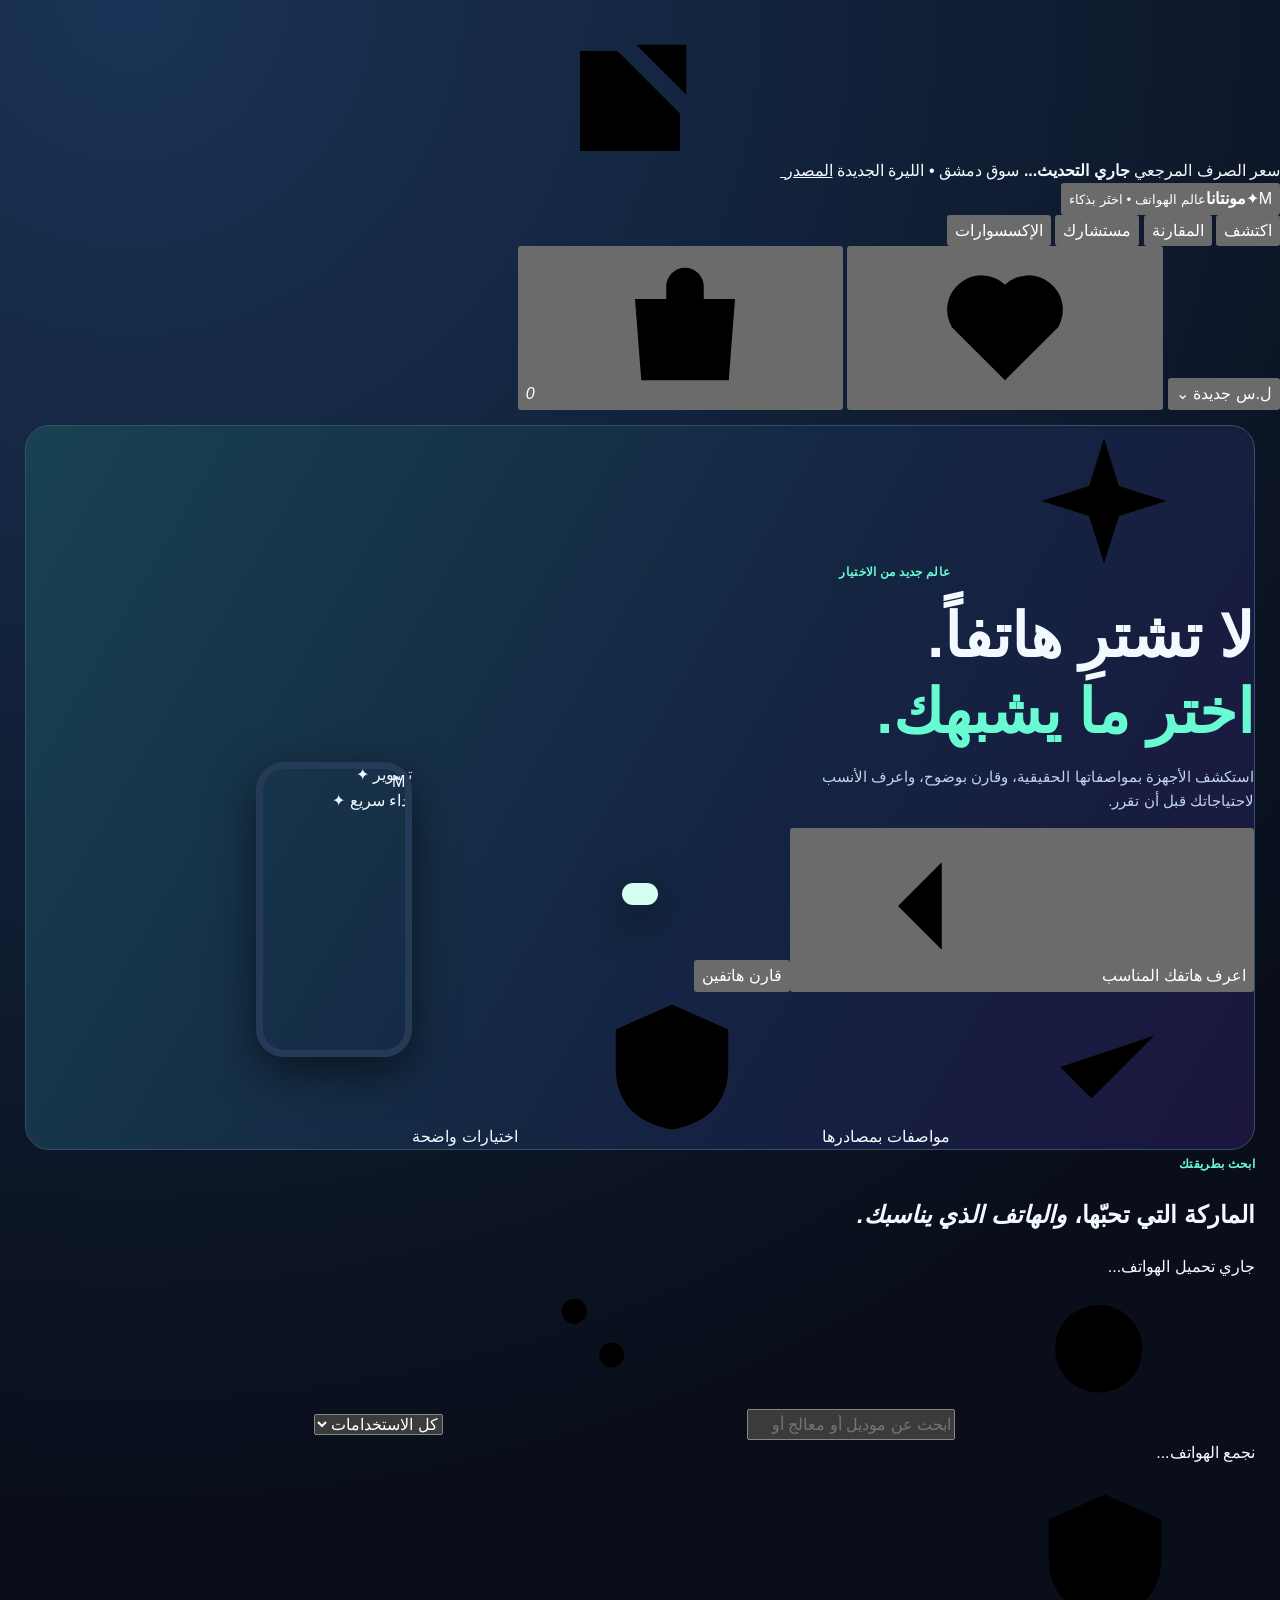
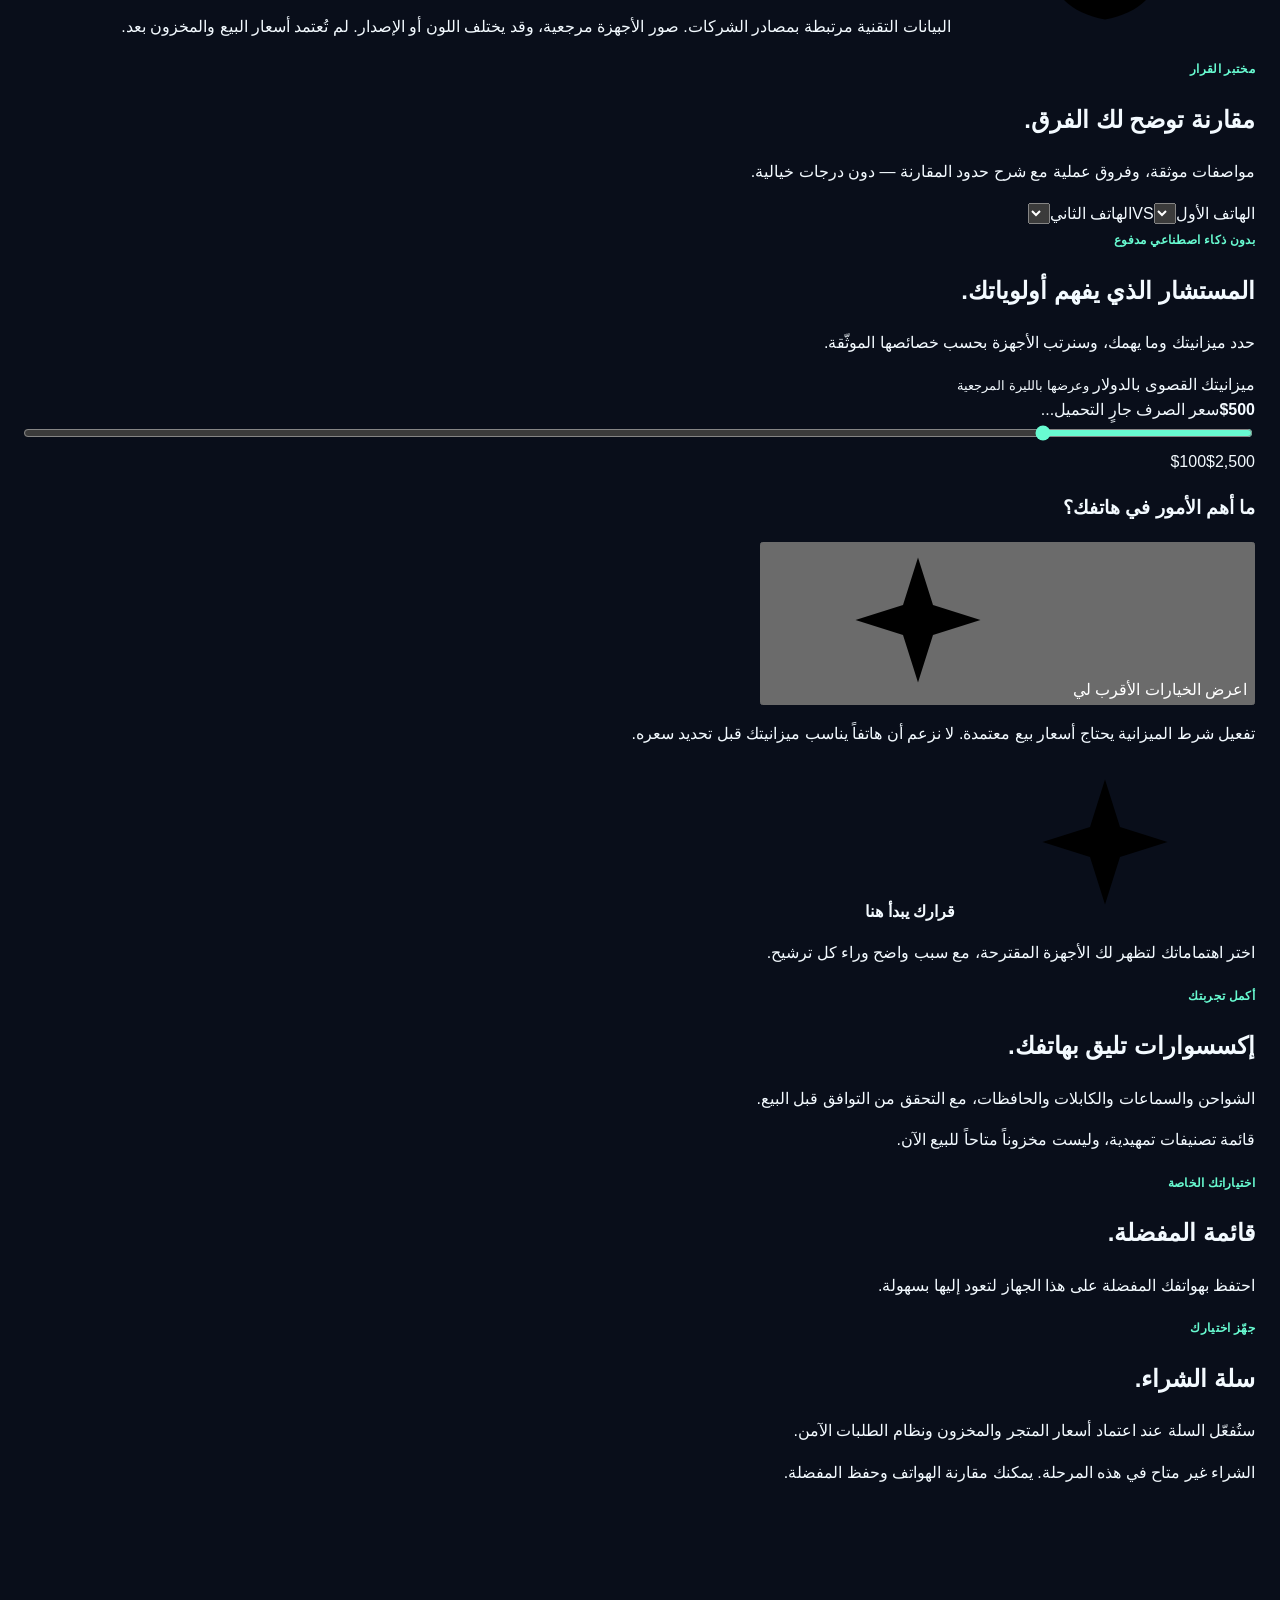
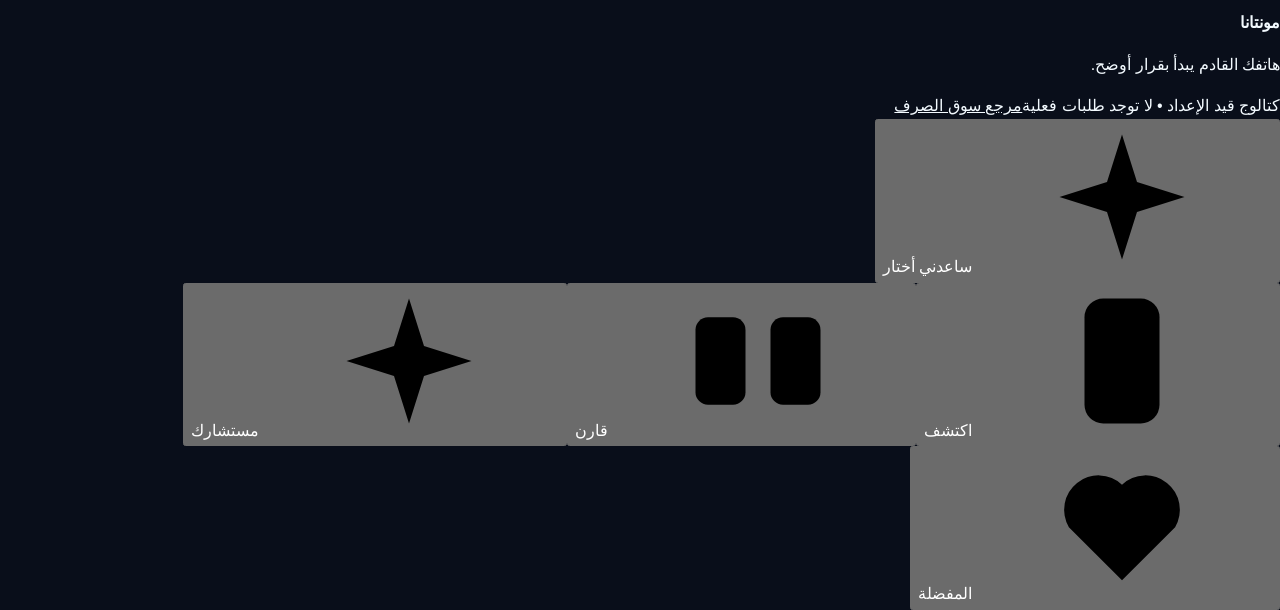
==== index.html @ f092bf3f "feat(ui): rebuild accessible Arabic storefront shell with exchange ticker and rich discovery" ====
<!doctype html>
<html lang="ar" dir="rtl">
<head>
<meta charset="utf-8">
<meta name="viewport" content="width=device-width, initial-scale=1, viewport-fit=cover">
<meta name="theme-color" content="#0b1020">
<meta name="description" content="مونتانا — اكتشف الهواتف الحقيقية وقارنها بوضوح. كتالوج بمواصفات موثقة وسعر صرف مرجعي سوري.">
<link rel="icon" type="image/svg+xml" href="./assets/icon.svg">
<link rel="manifest" href="./manifest.webmanifest">
<link rel="stylesheet" href="./styles.css">
<title>مونتانا | اكتشف هاتفك القادم</title>
</head>
<body>
<svg class="svg-sprite" xmlns="http://www.w3.org/2000/svg" aria-hidden="true" width="0" height="0"><defs>
<symbol id="i-search" viewBox="0 0 24 24"><circle cx="11" cy="11" r="7"/><path d="m20 20-4-4"/></symbol>
<symbol id="i-spark" viewBox="0 0 24 24"><path d="m12 2 2.4 7.6L22 12l-7.6 2.4L12 22l-2.4-7.6L2 12l7.6-2.4Z"/></symbol>
<symbol id="i-compare" viewBox="0 0 24 24"><rect x="2" y="5" width="8" height="14" rx="2"/><rect x="14" y="5" width="8" height="14" rx="2"/><path d="M7 9v6M18 9v6"/></symbol>
<symbol id="i-phone" viewBox="0 0 24 24"><rect x="6" y="2" width="12" height="20" rx="3"/><path d="M11 18h2"/></symbol>
<symbol id="i-bag" viewBox="0 0 24 24"><path d="M4 8h16l-1 13H5L4 8Z"/><path d="M9 9V6a3 3 0 0 1 6 0v3"/></symbol>
<symbol id="i-heart" viewBox="0 0 24 24"><path d="m12 21-8.5-8.5a5.5 5.5 0 0 1 8.5-6.8 5.5 5.5 0 0 1 8.5 6.8L12 21Z"/></symbol>
<symbol id="i-arrow" viewBox="0 0 24 24"><path d="M20 12H4m7-7-7 7 7 7"/></symbol>
<symbol id="i-battery" viewBox="0 0 24 24"><rect x="2" y="7" width="18" height="10" rx="2"/><path d="M22 10v4M6 10h8"/></symbol>
<symbol id="i-camera" viewBox="0 0 24 24"><path d="M3 7h4l2-3h6l2 3h4v13H3V7Z"/><circle cx="12" cy="13" r="4"/></symbol>
<symbol id="i-cpu" viewBox="0 0 24 24"><rect x="5" y="5" width="14" height="14" rx="2"/><rect x="9" y="9" width="6" height="6"/><path d="M9 1v4m6-4v4M9 19v4m6-4v4M1 9h4m-4 6h4m14-6h4m-4 6h4"/></symbol>
<symbol id="i-filter" viewBox="0 0 24 24"><path d="M3 5h18M7 12h10m-7 7h4"/><circle cx="9" cy="5" r="2"/><circle cx="15" cy="12" r="2"/></symbol>
<symbol id="i-check" viewBox="0 0 24 24"><path d="m5 12 5 5L20 7"/></symbol>
<symbol id="i-shield" viewBox="0 0 24 24"><path d="M12 2 3 6v6c0 6 3.5 9 9 10 5.5-1 9-4 9-10V6L12 2Z"/><path d="m8 12 3 3 5-6"/></symbol>
<symbol id="i-clock" viewBox="0 0 24 24"><circle cx="12" cy="12" r="9"/><path d="M12 7v6l4 2"/></symbol>
<symbol id="i-external" viewBox="0 0 24 24"><path d="M13 3h8v8m0-8-9 9"/><path d="M20 14v6H4V4h6"/></symbol>
<symbol id="i-menu" viewBox="0 0 24 24"><path d="M4 6h16M4 12h16M4 18h16"/></symbol>
<symbol id="i-settings" viewBox="0 0 24 24"><path d="M4 8h16M4 16h16"/><circle cx="9" cy="8" r="2"/><circle cx="15" cy="16" r="2"/></symbol>
</defs></svg>
<div class="site">
  <div class="fx-strip"><div class="wrap fx-inner">
    <span class="fx-live"><span class="live-dot"></span> سعر الصرف المرجعي</span>
    <strong id="rateValue">جاري التحديث...</strong>
    <span id="rateAge" class="fx-age">سوق دمشق • الليرة الجديدة</span>
    <a href="https://lirascope.syria-cloud.sy/ar" target="_blank" rel="noreferrer noopener" class="fx-link">المصدر <svg class="icon"><use href="#i-external"></use></svg></a>
  </div></div>
  <header class="site-header"><div class="wrap header-inner">
    <button class="brand-btn" type="button" data-nav="home" aria-label="الذهاب إلى الرئيسية"><span class="brand-logo">M<span>✦</span></span><span class="brand-type"><b>مونتانا</b><small>عالم الهواتف • اختَر بذكاء</small></span></button>
    <nav class="desktop-nav" aria-label="القائمة الرئيسية">
      <button data-nav="home" class="nav-link active">اكتشف</button>
      <button data-nav="compare" class="nav-link">المقارنة</button>
      <button data-nav="advisor" class="nav-link">مستشارك</button>
      <button data-nav="accessories" class="nav-link">الإكسسوارات</button>
    </nav>
    <div class="header-tools">
      <button id="currencyToggle" class="currency-toggle" type="button" aria-label="تبديل وحدة عرض الليرة">ل.س جديدة <span>⌄</span></button>
      <button data-nav="favorites" class="icon-btn" type="button" aria-label="المفضلة"><svg class="icon"><use href="#i-heart"></use></svg></button>
      <button data-nav="cart" class="icon-btn" type="button" aria-label="السلة"><svg class="icon"><use href="#i-bag"></use></svg><i id="cartNumber">0</i></button>
    </div>
  </div></header>
  <main class="wrap main">
    <section id="home" class="page active">
      <div class="hero">
        <div class="hero-text">
          <span class="eyebrow"><svg class="icon"><use href="#i-spark"></use></svg> عالم جديد من الاختيار</span>
          <h1>لا تشترِ هاتفاً.<br><span>اختر ما يشبهك.</span></h1>
          <p>استكشف الأجهزة بمواصفاتها الحقيقية، وقارن بوضوح، واعرف الأنسب لاحتياجاتك قبل أن تقرر.</p>
          <div class="hero-actions"><button type="button" class="btn btn-primary" data-nav="advisor">اعرف هاتفك المناسب <svg class="icon"><use href="#i-arrow"></use></svg></button><button type="button" class="btn btn-ghost" data-nav="compare">قارن هاتفين</button></div>
          <div class="hero-stats"><span><svg class="icon"><use href="#i-check"></use></svg> مواصفات بمصادرها</span><span><svg class="icon"><use href="#i-shield"></use></svg> اختيارات واضحة</span></div>
        </div>
        <div class="hero-art"><span class="art-orbit"></span><div id="heroPhone" class="hero-phone"><span class="art-phone-placeholder">M</span></div><div class="art-float art-one">تصوير ✦</div><div class="art-float art-two">أداء سريع ✦</div></div>
      </div>
      <div class="catalog-intro"><div><span class="eyebrow secondary">ابحث بطريقتك</span><h2>الماركة التي تحبّها، <em>والهاتف الذي يناسبك.</em></h2></div><span class="catalog-count" id="productCount">جاري تحميل الهواتف...</span></div>
      <div class="brand-rail" id="brandRail" role="group" aria-label="تصفية حسب الماركة"></div>
      <div class="catalog-toolbar">
        <label class="search-field"><svg class="icon"><use href="#i-search"></use></svg><input id="searchInput" type="search" placeholder="ابحث عن موديل أو معالج أو ماركة..." autocomplete="off" aria-label="بحث عن هاتف"></label>
        <label class="filter-select"><svg class="icon"><use href="#i-filter"></use></svg><select id="focusSelect" aria-label="تصفية حسب الاستخدام"><option value="all">كل الاستخدامات</option><option value="ألعاب">للألعاب</option><option value="تصوير">للتصوير</option><option value="بطارية">للبطارية</option><option value="أداء رائد">للأداء العالي</option></select></label>
      </div>
      <div id="productGrid" class="product-grid" aria-live="polite"><div class="loading">نجمع الهواتف...</div></div>
      <div id="catalogError" class="notice-card hidden" role="status"></div>
      <p class="data-disclaimer"><svg class="icon"><use href="#i-shield"></use></svg> البيانات التقنية مرتبطة بمصادر الشركات. صور الأجهزة مرجعية، وقد يختلف اللون أو الإصدار. لم تُعتمد أسعار البيع والمخزون بعد.</p>
    </section>
    <section id="compare" class="page">
      <div class="page-head"><span class="eyebrow">مختبر القرار</span><h1>مقارنة <span>توضح لك الفرق.</span></h1><p>مواصفات موثقة، وفروق عملية مع شرح حدود المقارنة — دون درجات خيالية.</p></div>
      <div class="compare-controls"><label>الهاتف الأول<select id="compareFirst"></select></label><span class="vs-bubble">VS</span><label>الهاتف الثاني<select id="compareSecond"></select></label></div>
      <div id="compareResult" class="compare-result"></div>
    </section>
    <section id="advisor" class="page">
      <div class="page-head"><span class="eyebrow">بدون ذكاء اصطناعي مدفوع</span><h1>المستشار <span>الذي يفهم أولوياتك.</span></h1><p>حدد ميزانيتك وما يهمك، وسنرتب الأجهزة بحسب خصائصها الموثّقة.</p></div>
      <div class="advisor-layout"><div class="advisor-form">
        <label class="form-label" for="budgetUsd">ميزانيتك القصوى بالدولار <small>وعرضها بالليرة المرجعية</small></label>
        <div class="budget-show"><strong id="budgetDollars">$500</strong><span id="budgetSyrian">سعر الصرف جارٍ التحميل...</span></div>
        <input type="range" id="budgetUsd" min="100" max="2500" step="50" value="500"><div class="range-ends"><span>$100</span><span>$2,500</span></div>
        <h3>ما أهم الأمور في هاتفك؟</h3><div id="needChoices" class="need-choices"></div>
        <button id="runAdvisor" type="button" class="btn btn-primary btn-full">اعرض الخيارات الأقرب لي <svg class="icon"><use href="#i-spark"></use></svg></button>
        <p class="fineprint">تفعيل شرط الميزانية يحتاج أسعار بيع معتمدة. لا نزعم أن هاتفاً يناسب ميزانيتك قبل تحديد سعره.</p>
      </div><div class="advisor-results" id="advisorResults"><div class="advisor-start"><svg class="icon big-icon"><use href="#i-spark"></use></svg><strong>قرارك يبدأ هنا</strong><p>اختر اهتماماتك لتظهر لك الأجهزة المقترحة، مع سبب واضح وراء كل ترشيح.</p></div></div></div>
    </section>
    <section id="accessories" class="page"><div class="page-head"><span class="eyebrow">أكمل تجربتك</span><h1>إكسسوارات <span>تليق بهاتفك.</span></h1><p>الشواحن والسماعات والكابلات والحافظات، مع التحقق من التوافق قبل البيع.</p></div><div class="accessories-grid" id="accessoriesGrid"></div><p class="fineprint">قائمة تصنيفات تمهيدية، وليست مخزوناً متاحاً للبيع الآن.</p></section>
    <section id="favorites" class="page"><div class="page-head"><span class="eyebrow">اختياراتك الخاصة</span><h1>قائمة <span>المفضلة.</span></h1><p>احتفظ بهواتفك المفضلة على هذا الجهاز لتعود إليها بسهولة.</p></div><div id="favoritesGrid" class="product-grid"></div></section>
    <section id="cart" class="page"><div class="page-head"><span class="eyebrow">جهّز اختيارك</span><h1>سلة <span>الشراء.</span></h1><p>ستُفعّل السلة عند اعتماد أسعار المتجر والمخزون ونظام الطلبات الآمن.</p></div><div id="cartState" class="empty-state">الشراء غير متاح في هذه المرحلة. يمكنك مقارنة الهواتف وحفظ المفضلة.</div></section>
  </main>
  <footer class="footer"><div class="wrap footer-inner"><div><strong>مونتانا</strong><p>هاتفك القادم يبدأ بقرار أوضح.</p></div><div><span>كتالوج قيد الإعداد • لا توجد طلبات فعلية</span><a href="https://lirascope.syria-cloud.sy/ar" target="_blank" rel="noopener noreferrer">مرجع سوق الصرف</a></div></div></footer>
</div>
<button class="assistant-fab" id="advisorFab" type="button"><svg class="icon"><use href="#i-spark"></use></svg><span>ساعدني أختار</span></button>
<nav class="mobile-nav" aria-label="قائمة الهاتف"><button data-nav="home" class="active"><svg class="icon"><use href="#i-phone"></use></svg><span>اكتشف</span></button><button data-nav="compare"><svg class="icon"><use href="#i-compare"></use></svg><span>قارن</span></button><button data-nav="advisor"><svg class="icon"><use href="#i-spark"></use></svg><span>مستشارك</span></button><button data-nav="favorites"><svg class="icon"><use href="#i-heart"></use></svg><span>المفضلة</span></button></nav>
<div id="detailOverlay" class="detail-overlay hidden" role="presentation"><section id="detailDialog" role="dialog" aria-modal="true" aria-labelledby="detailTitle" class="detail-panel" tabindex="-1"><div class="detail-topbar"><span class="eyebrow">اكتشف مواصفات هاتفك</span><button id="closeDetail" class="close-detail" type="button" aria-label="إغلاق التفاصيل">✕</button></div><div id="detailContent"></div></section></div>
<div id="toast" class="toast" role="status" aria-live="polite"></div>
<script src="./app.js" defer></script>
</body>
</html>
---- styles.css ----
:root{color-scheme:dark;--bg:#090e1a;--card:#111c30;--line:#2a3c55;--text:#f3faff;--muted:#a9bbcd;--mint:#68fbd1;--blue:#4ac8ff}
*{box-sizing:border-box}html{scroll-behavior:smooth}body{margin:0;background:radial-gradient(circle at 10% 0%,#1a3356 0,transparent 38%),#090e1a;color:var(--text);font-family:Tahoma,"Noto Sans Arabic",Arial,sans-serif;line-height:1.6}button,input,select{font:inherit}button{cursor:pointer}button:focus-visible,input:focus-visible,select:focus-visible{outline:2px solid var(--mint);outline-offset:3px}a{color:inherit}.hidden{display:none!important}.app-shell{max-width:1120px;margin:auto;min-height:100vh}.topbar{height:78px;display:flex;align-items:center;justify-content:space-between;padding:0 24px;border-bottom:1px solid #ffffff12}.brand-lockup{display:flex;gap:13px;align-items:center;background:none;border:0;color:white;text-align:right}.brand-symbol{width:48px;height:48px;display:grid;place-items:center;background:linear-gradient(135deg,#76ffdc,#38aaf8);color:#0d2540;border-radius:17px;font-size:27px;font-weight:900;position:relative}.brand-symbol span{font-size:12px;position:absolute;top:1px;left:4px}.brand-lines{display:grid}.brand-lines strong{font-size:20px}.brand-lines em{color:var(--mint);font-style:normal}.brand-lines small{font-size:11px;color:var(--muted)}.top-actions{display:flex;gap:8px}.round-btn{background:#152339;border:1px solid var(--line);color:white;width:44px;height:44px;border-radius:14px;font-size:23px;position:relative}.cart-count{position:absolute;top:-7px;left:-7px;border-radius:20px;padding:0 5px;background:var(--mint);color:#092923;font-size:11px}main{padding:15px 25px 125px}.tab-panel{display:none;animation:up .26s ease}.tab-panel.active{display:block}.announcement{padding:12px 15px;border-radius:14px;border:1px solid #33536a;background:#173043;margin-bottom:14px;display:flex;gap:8px;align-items:center;color:#d9edf6;font-size:12px}.live-dot{width:8px;height:8px;background:var(--mint);box-shadow:0 0 12px var(--mint);border-radius:50%}.sparkle{margin-inline-start:auto;color:var(--mint)}.hero{position:relative;overflow:hidden;border-radius:24px;min-height:390px;border:1px solid #31506a;background:linear-gradient(120deg,#184251,#142542 56%,#1b163e);display:flex;align-items:center;isolation:isolate}.orb{position:absolute;border-radius:50%;filter:blur(30px);opacity:.4;z-index:-1}.orb-1{width:300px;height:300px;background:#249cbe;left:20%;top:-100px}.orb-2{width:280px;height:280px;background:#4a3cba;right:0;bottom:-160px}.hero-content{position:relative;z-index:2;width:65%;padding:35px 45px}.eyebrow,.kicker{font-weight:800;color:var(--mint);font-size:12px;letter-spacing:.3px}.line{display:inline-block;width:25px;height:2px;background:var(--mint);margin-inline-end:10px;vertical-align:middle}.hero h1{font-size:clamp(35px,5vw,61px);line-height:1.25;margin:14px 0}.hero h1 span{color:var(--mint)}.hero p{color:#bfd4e6;max-width:450px;font-size:15px}.main-cta{padding:13px 23px;display:inline-flex;gap:20px;align-items:center;justify-content:center;border:0;border-radius:13px;background:linear-gradient(110deg,#6cfdd3,#58bfff);color:#092b34;font-weight:900;box-shadow:0 10px 32px #51eec525}.main-cta.full{width:100%;margin-top:18px}.hero-meta{display:block;font-size:11px;color:#acc6d5;margin-top:11px}.hero-device{position:absolute;width:38%;height:100%;left:3%;top:0;pointer-events:none}.hero-phone{position:absolute;width:156px;height:295px;border-radius:28px;border:7px solid #253a57;box-shadow:0 15px 45px #0008}.hero-phone.back{transform:rotate(15deg);left:90px;top:35px;background:linear-gradient(145deg,#ddd4db,#9e97d3,#506eae)}.hero-phone.front{transform:rotate(-14deg);left:15px;top:55px;background:radial-gradient(circle at 55% 70%,#58e3dc 0%,#3447ae 43%,#101b3d 80%)}.cam-cluster{display:grid;grid-template-columns:1fr 1fr;padding:8px;width:70px;gap:5px}.cam-cluster span{width:24px;height:24px;border:6px solid #5b7f9c;background:#07182d;border-radius:50%}.island{background:#091225;width:54px;height:9px;margin:7px auto;border-radius:20px}.section-title{display:flex;align-items:end;justify-content:space-between;margin:32px 2px 15px;gap:12px}.section-title h2{font-size:23px;margin:5px 0}.section-hint,.item-count{color:var(--muted);font-size:12px}.brand-strip{display:flex;gap:10px;overflow:auto;scroll-snap-type:x mandatory;padding-bottom:9px;scrollbar-width:none}.brand-strip::-webkit-scrollbar{display:none}.brand-item{scroll-snap-align:start;flex:none;border:1px solid var(--line);border-radius:17px;background:#142238;color:white;padding:14px 18px;min-width:109px;min-height:80px}.brand-item.active{border-color:var(--mint);background:#1d423f}.brand-mark{display:block;font-size:18px;font-weight:900}.brand-item small{font-size:10px;color:var(--muted)}.search-wrap{position:relative;margin-top:14px}.search-wrap input{padding:16px 50px;width:100%;border-radius:15px;border:1px solid #354962;background:#132034;color:white}.search-icon{position:absolute;right:18px;top:8px;font-size:28px;color:var(--mint)}.search-wrap kbd{position:absolute;left:12px;top:15px;color:var(--muted);font-size:10px}.chips{display:flex;flex-wrap:wrap;gap:8px;margin-bottom:15px}.chip{padding:8px 14px;border-radius:30px;background:#122239;border:1px solid #2c4863;color:#c9dded;font-size:12px}.chip.active{background:var(--mint);border-color:var(--mint);color:#102b2c;font-weight:900}.product-grid{display:grid;grid-template-columns:repeat(3,minmax(0,1fr));gap:15px}.product-card{position:relative;overflow:hidden;border-radius:20px;border:1px solid var(--line);background:linear-gradient(160deg,#1a2a45,#111b2e);transition:transform .2s,border-color .2s}.product-card:hover{transform:translateY(-4px);border-color:var(--mint)}.product-visual{height:215px;display:grid;place-items:center;background:radial-gradient(circle,#304869,transparent 73%)}.product-visual.pink{background:radial-gradient(circle,#703a64,transparent 74%)}.product-visual.gold{background:radial-gradient(circle,#78634d,transparent 74%)}.product-visual.green{background:radial-gradient(circle,#276a60,transparent 74%)}.product-visual.blue{background:radial-gradient(circle,#335a85,transparent 74%)}.phone-visual{width:91px;height:168px;border:5px solid #344760;border-radius:18px;background:linear-gradient(145deg,#78aada,#0c3865);transform:rotate(-10deg);box-shadow:0 15px 28px #0009;position:relative}.phone-visual.gold{background:linear-gradient(145deg,#d7c9af,#736866)}.phone-visual.pink{background:linear-gradient(145deg,#eba9cb,#6259a5)}.phone-visual.green{background:linear-gradient(145deg,#82cba9,#176b68)}.phone-visual:before{content:"";position:absolute;top:10px;right:10px;border-radius:13px;width:26px;height:47px;background:#0d192b;border:2px solid #8399ae}.phone-visual:after{content:"◉ ◉";position:absolute;top:19px;right:9px;writing-mode:vertical-rl;font-size:15px}.product-pill{position:absolute;top:13px;right:13px;background:#08203ddc;border-radius:20px;padding:4px 10px;font-size:10px;color:var(--mint)}.favorite-icon{position:absolute;top:12px;left:12px;width:34px;height:34px;border:1px solid #7c8a9b;border-radius:50%;background:#092139;color:white;font-size:22px}.favorite-icon.selected{color:#ff8cac}.product-info{padding:15px}.product-brand{color:var(--mint);font-size:11px}.product-info h3{margin:5px 0;font-size:16px}.product-sub{color:var(--muted);font-size:11px}.price-row{display:flex;justify-content:space-between;align-items:center;margin:14px 0;gap:6px}.price-row strong{font-size:17px}.price-row small{font-size:10px;color:var(--muted)}.product-actions{display:flex;gap:8px}.discover-btn{flex:1;border:1px solid #467d7b;background:#174044;color:#aaffde;border-radius:12px;padding:11px 8px;font-weight:800;font-size:12px}.add-btn{background:var(--mint);border:0;border-radius:12px;font-size:22px;min-width:44px}.empty{padding:30px;text-align:center;color:var(--muted);border:1px dashed #395672;border-radius:16px}.bottom-nav{position:fixed;z-index:30;bottom:0;left:0;right:0;display:flex;justify-content:space-around;align-items:center;max-width:1120px;margin:auto;background:#111c2cea;backdrop-filter:blur(12px);border-top:1px solid #2d4760;padding:6px 10px max(10px,env(safe-area-inset-bottom))}.bottom-nav button{border:0;background:transparent;color:#94adc3;min-width:60px;padding:6px;display:grid;justify-items:center;border-radius:12px}.bottom-nav button.active{background:#204141;color:var(--mint)}.bottom-nav button span{font-size:22px}.bottom-nav button small{font-size:10px}.floating-advisor{position:fixed;z-index:20;bottom:89px;left:max(calc((100vw - 1060px)/2),20px);padding:10px 16px;border-radius:35px;border:0;background:linear-gradient(110deg,#af8cff,#51d5ff);color:#061724;font-weight:900;box-shadow:0 12px 26px #4aa0d844}.floating-advisor span{font-size:21px;margin-left:7px}.page-intro{padding:25px 0 8px}.page-intro h1{font-size:36px;margin:8px 0}.page-intro h1 span{color:var(--mint)}.page-intro p{color:var(--muted)}.compare-pickers{display:flex;gap:15px;align-items:end;background:var(--card);padding:18px;border:1px solid var(--line);border-radius:19px;margin:18px 0}.compare-pickers label{flex:1;display:grid;gap:8px;color:var(--muted);font-size:13px}.compare-pickers select{min-width:0;width:100%;color:white;background:#0c1b2c;padding:13px 8px;border-radius:12px;border:1px solid #35536c}.versus{font-weight:900;color:var(--mint);padding-bottom:10px}.compare-hero{display:grid;grid-template-columns:1fr 1fr;gap:12px;margin-bottom:14px}.compare-phone{text-align:center;padding:17px;background:#15243b;border:1px solid #34536d;border-radius:17px}.compare-phone h3{margin:5px 0}.compare-phone p{font-size:12px;color:var(--muted)}.compare-table{border:1px solid var(--line);border-radius:17px;overflow:hidden}.compare-row{display:grid;grid-template-columns:1fr 1fr 1fr;text-align:center;align-items:center;background:#102033;border-bottom:1px solid #29405a;min-height:57px}.compare-row:nth-child(even){background:#182941}.compare-row>div{padding:10px;font-size:12px}.spec-name{color:var(--muted)}.winner{color:var(--mint);font-weight:900}.comparison-note{background:#19373b;border:1px solid #3d6b71;border-radius:14px;margin-top:17px;padding:15px;font-size:12px;color:#d6f5ef}.advisor-card{padding:23px;background:var(--card);border:1px solid #36546f;border-radius:21px;max-width:780px}.advisor-card label{font-size:13px;color:var(--muted)}.budget-value{display:flex;align-items:baseline;gap:10px}.budget-value strong{font-size:30px;color:var(--mint)}.budget-value span{color:var(--muted)}input[type=range]{width:100%;accent-color:var(--mint)}.range-captions{display:flex;justify-content:space-between;color:var(--muted);font-size:11px}.advisor-card h3{margin-top:28px}.advisor-card h3 small{color:var(--muted);font-size:11px}.needs-grid{display:grid;grid-template-columns:repeat(3,1fr);gap:8px}.need{padding:12px;background:#0d1d2f;border:1px solid #36536b;color:#dfebf8;border-radius:13px;text-align:right}.need.active{border-color:var(--mint);background:#1d4341}.need span{font-size:21px;margin-left:5px}.advisor-results{display:grid;gap:10px;margin-top:20px}.match-result{display:flex;justify-content:space-between;gap:15px;background:#112338;border:1px solid #375370;padding:18px;border-radius:15px}.match-result p{font-size:12px;color:var(--muted)}.match-score{color:var(--mint);font-size:24px;font-weight:900}.accessory-grid{display:grid;grid-template-columns:repeat(3,1fr);gap:13px}.accessory{min-height:190px;padding:21px;background:#15243a;border:1px solid var(--line);border-radius:18px}.acc-icon{font-size:41px}.accessory p{font-size:12px;color:var(--muted)}.cart-item{display:flex;justify-content:space-between;align-items:center;gap:14px;padding:15px;background:#12243b;border:1px solid var(--line);border-radius:15px;margin-bottom:9px}.cart-item small{display:block;color:var(--muted)}.qty{display:flex;gap:10px;align-items:center}.qty button{border:1px solid var(--line);background:#274257;color:white;border-radius:9px;width:32px;height:32px}.cart-total{display:flex;justify-content:space-between;background:#173a3d;border:1px solid #34736a;padding:17px;border-radius:15px}.cart-total strong{color:var(--mint)}.cart-closed{font-size:12px;color:#e9d8ac;margin-top:10px}.stats-grid{display:grid;grid-template-columns:repeat(4,1fr);gap:11px}.stat{padding:20px;background:var(--card);border:1px solid var(--line);border-radius:18px}.stat span{font-size:12px;color:var(--muted);display:block}.stat strong{font-size:27px;color:var(--mint)}.admin-preview{margin-top:20px;padding:20px;background:#15263b;border:1px solid var(--line);border-radius:18px}.admin-preview div{padding:11px 0;border-bottom:1px solid #2c435a}.overlay{position:fixed;inset:0;z-index:90;background:#020913c9;display:flex;justify-content:center;align-items:flex-end;backdrop-filter:blur(8px)}.sheet{position:relative;padding:16px 25px 40px;background:#101f34;border:1px solid #3c687a;border-radius:24px 24px 0 0;max-width:800px;width:100%;max-height:93vh;overflow:auto}.sheet-handle{width:45px;height:5px;background:#54728b;border-radius:10px;margin:0 auto}.sheet-close{position:absolute;top:18px;left:18px;background:#1a3650;border:1px solid #45647b;color:white;border-radius:11px;font-size:23px;width:39px;height:39px}.detail-top{display:grid;grid-template-columns:1fr 1fr;gap:18px;align-items:center;margin:18px 0}.detail-top .product-visual{height:245px;border-radius:16px}.detail-top h2{font-size:27px}.detail-price{color:var(--mint);font-size:20px;font-weight:900}.detail-top p{color:var(--muted);font-size:12px}.spec-grid{display:grid;grid-template-columns:repeat(2,1fr);gap:9px}.spec-tile{padding:14px;background:#1b3045;border:1px solid #2c506a;border-radius:12px}.spec-tile small{display:block;color:var(--muted);font-size:11px}.spec-tile strong{font-size:14px}.detail-section{padding:17px;margin-top:17px;background:#122b3d;border:1px solid #27516b;border-radius:15px;font-size:13px}.detail-action{display:flex;gap:10px;margin-top:17px}.secondary-btn{background:#1b3e45;border:1px solid #35776f;border-radius:13px;color:var(--mint);font-weight:800;padding:12px}.toast{position:fixed;bottom:115px;z-index:200;right:50%;transform:translate(50%,120px);background:#d6fff2;color:#09231e;padding:11px 18px;border-radius:12px;transition:.25s;box-shadow:0 12px 40px #0008;max-width:90%;font-size:13px}.toast.show{transform:translate(50%,0)}@keyframes up{from{opacity:.3;transform:translateY(9px)}to{opacity:1;transform:translateY(0)}}
@media(max-width:750px){.topbar{padding:0 15px;height:70px}.brand-lines strong{font-size:17px}main{padding:12px 13px 120px}.hero{min-height:345px}.hero-content{width:75%;padding:24px 20px}.hero h1{font-size:clamp(30px,7vw,43px)}.hero p{font-size:12px;max-width:220px}.hero-device{opacity:.7;left:-10%;width:45%}.hero-phone{width:111px;height:210px;border-width:4px}.hero-phone.back{left:59px;top:60px}.hero-phone.front{left:0;top:80px}.section-title h2{font-size:20px}.product-grid{grid-template-columns:repeat(2,minmax(0,1fr));gap:10px}.product-visual{height:155px}.phone-visual{transform:rotate(-10deg) scale(.83)}.product-info{padding:11px}.product-info h3{font-size:14px;min-height:38px}.product-sub{font-size:10px}.price-row strong{font-size:13px}.discover-btn{font-size:10px}.needs-grid,.accessory-grid,.stats-grid{grid-template-columns:repeat(2,1fr)}.bottom-nav button{min-width:52px}.floating-advisor{left:14px}.compare-pickers{padding:11px;gap:7px}.compare-pickers select{font-size:11px}.detail-top h2{font-size:20px}.detail-top .product-visual{height:188px}.detail-top p{font-size:10px}.spec-tile{padding:10px}.sheet{padding:12px 15px 40px}.compare-row>div{font-size:11px;padding:8px 3px}}
@media(max-width:390px){.hero-device{opacity:.48;left:-20%}.hero-content{width:82%}.hero h1{font-size:31px}.brand-item{min-width:96px}.product-info{padding:9px}.price-row strong{font-size:12px}.bottom-nav button small{font-size:9px}}
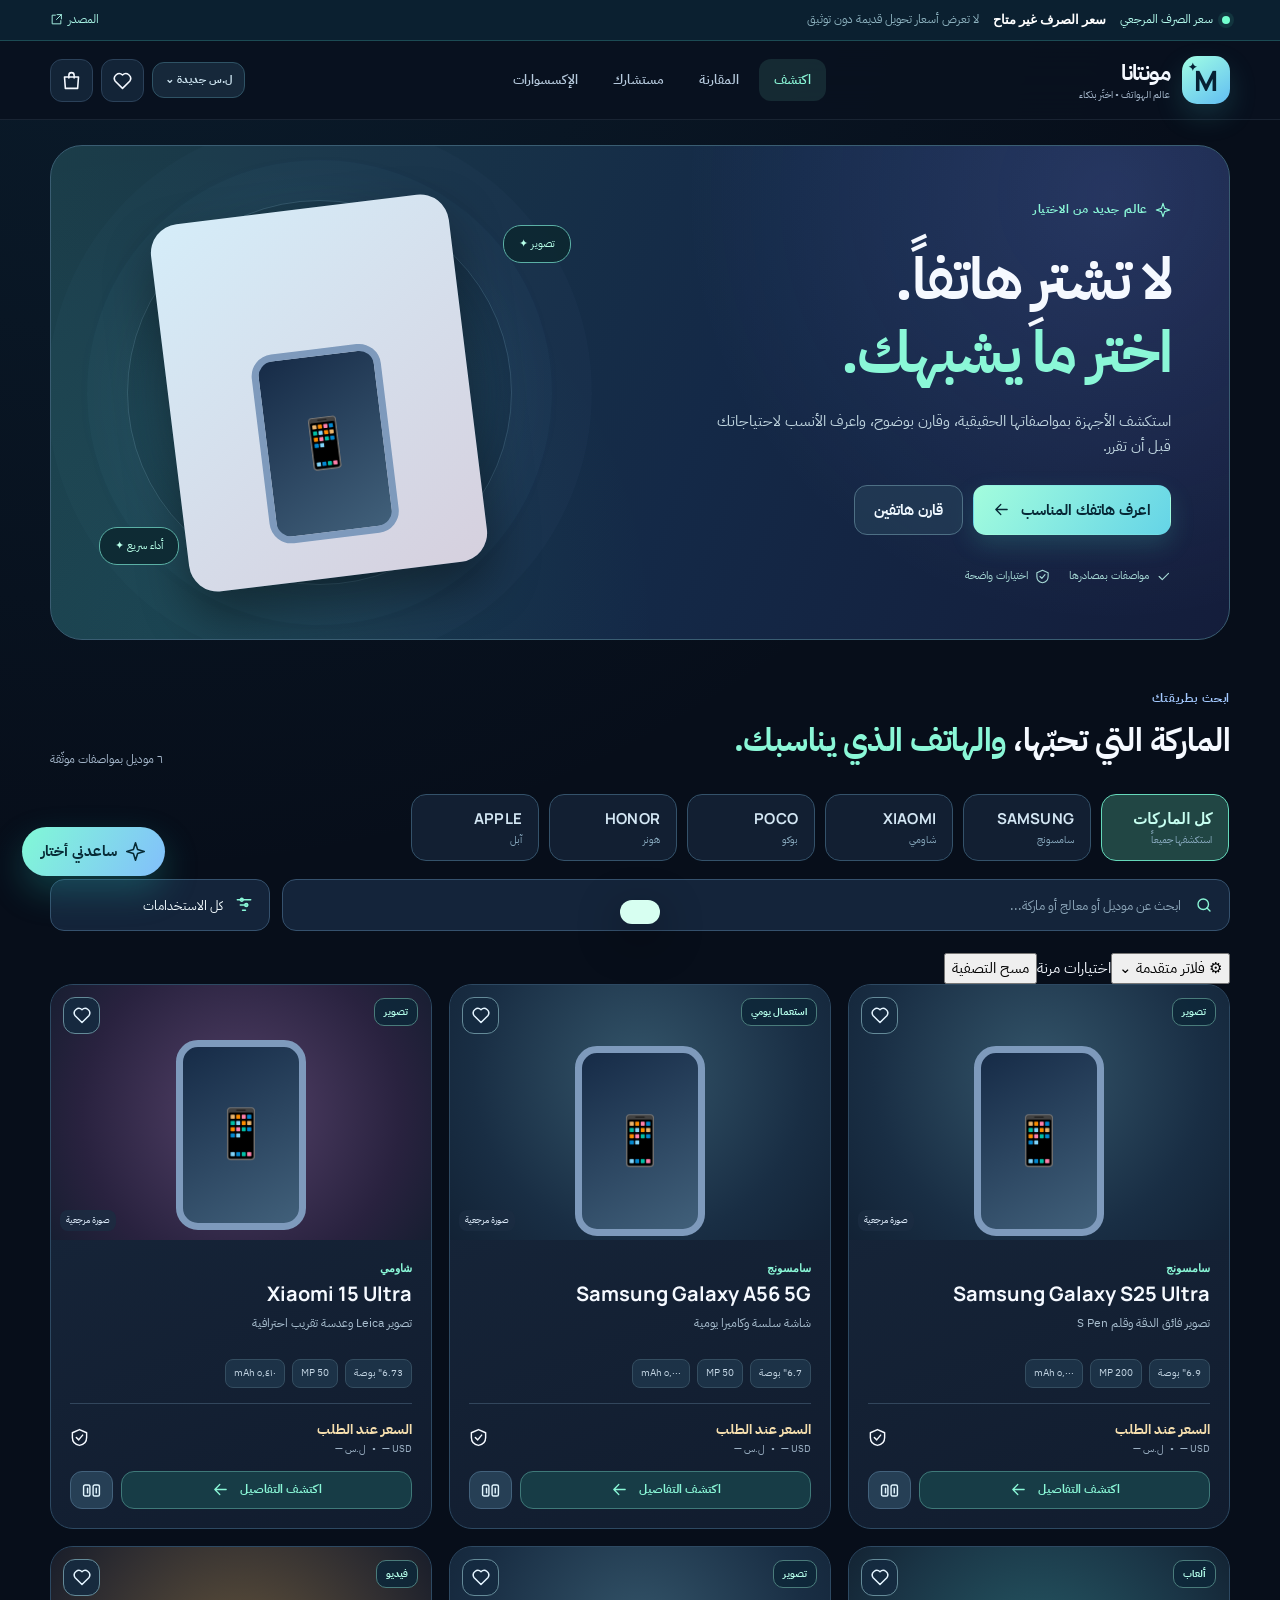
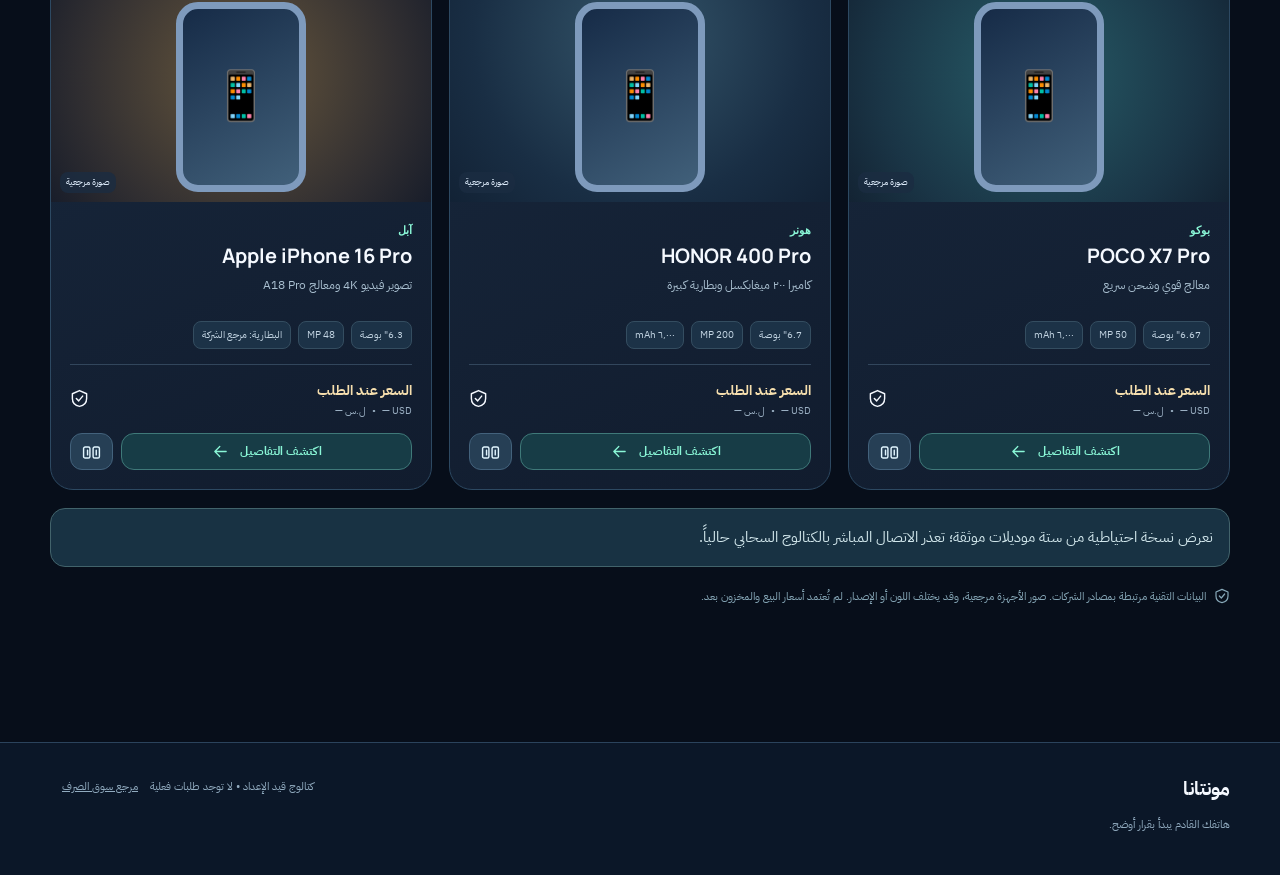
==== commit 1a1d3bef: "feat(stage2): add advanced filters, comparison focus, budget currency and accessory-fit controls" ====
--- a/index.html
+++ b/index.html
@@ -69,14 +69,14 @@
         <label class="search-field"><svg class="icon"><use href="#i-search"></use></svg><input id="searchInput" type="search" placeholder="ابحث عن موديل أو معالج أو ماركة..." autocomplete="off" aria-label="بحث عن هاتف"></label>
         <label class="filter-select"><svg class="icon"><use href="#i-filter"></use></svg><select id="focusSelect" aria-label="تصفية حسب الاستخدام"><option value="all">كل الاستخدامات</option><option value="ألعاب">للألعاب</option><option value="تصوير">للتصوير</option><option value="بطارية">للبطارية</option><option value="أداء رائد">للأداء العالي</option></select></label>
       </div>
-      <div id="productGrid" class="product-grid" aria-live="polite"><div class="loading">نجمع الهواتف...</div></div>
+      <div class="filter-ops"><button id="advancedToggle" type="button" class="filter-trigger" aria-expanded="false" aria-controls="advancedPanel">⚙ فلاتر متقدمة <span aria-hidden="true">⌄</span></button><span id="filterCount" class="filter-count">اختيارات مرنة</span><button id="resetFilters" type="button" class="filter-reset">مسح التصفية</button></div><div id="advancedPanel" class="advanced-panel hidden"><label>أقل سعة بطارية <select id="filterBattery"><option value="0">جميع السعات</option><option value="5000">٥٬٠٠٠ mAh فأكثر</option><option value="5500">٥٬٥٠٠ mAh فأكثر</option><option value="6000">٦٬٠٠٠ mAh فأكثر</option></select></label><label>أصغر حجم شاشة <select id="filterScreen"><option value="0">كل المقاسات</option><option value="6.5">٦٫٥ بوصة فأكثر</option><option value="6.7">٦٫٧ بوصة فأكثر</option></select></label><label>تحديث الشاشة <select id="filterHz"><option value="0">جميع الترددات</option><option value="120">١٢٠ هرتز فأكثر</option></select></label><label>المعالج <select id="filterChip"><option value="all">جميع المعالجات</option><option value="snapdragon">Snapdragon</option><option value="dimensity">Dimensity</option><option value="exynos">Exynos</option><option value="apple">Apple</option></select></label><label>ترتيب النتائج <select id="filterSort"><option value="name">حسب الاسم</option><option value="battery">البطارية المعلنة (الأكبر)</option><option value="screen">الشاشة (الأكبر)</option><option value="recent">أحدث مراجعة للمواصفات</option></select></label><label class="check-filter"><input id="filterPriced" type="checkbox"> أجهزة لها سعر بيع معتمد فقط</label><p class="filter-note">لا نحكم على جودة الكاميرا بعدد الميغابكسلات، ولا على مدة التشغيل من سعة البطارية وحدها.</p></div><div id="productGrid" class="product-grid" aria-live="polite"><div class="loading">نجمع الهواتف...</div></div>
       <div id="catalogError" class="notice-card hidden" role="status"></div>
       <p class="data-disclaimer"><svg class="icon"><use href="#i-shield"></use></svg> البيانات التقنية مرتبطة بمصادر الشركات. صور الأجهزة مرجعية، وقد يختلف اللون أو الإصدار. لم تُعتمد أسعار البيع والمخزون بعد.</p>
     </section>
     <section id="compare" class="page">
       <div class="page-head"><span class="eyebrow">مختبر القرار</span><h1>مقارنة <span>توضح لك الفرق.</span></h1><p>مواصفات موثقة، وفروق عملية مع شرح حدود المقارنة — دون درجات خيالية.</p></div>
       <div class="compare-controls"><label>الهاتف الأول<select id="compareFirst"></select></label><span class="vs-bubble">VS</span><label>الهاتف الثاني<select id="compareSecond"></select></label></div>
-      <div id="compareResult" class="compare-result"></div>
+      <div class="compare-tools"><label>بماذا تهتم أكثر؟ <select id="compareFocus"><option value="balanced">مقارنة متوازنة</option><option value="gaming">الألعاب والمعالج</option><option value="photo">التصوير</option><option value="battery">البطارية والشحن</option><option value="everyday">الاستخدام اليومي</option></select></label><label class="check-filter"><input id="compareDifferences" type="checkbox"> إظهار الاختلافات فقط</label><button type="button" id="shareComparison" class="compare-share">مشاركة المقارنة ↗</button></div><div id="compareResult" class="compare-result"></div>
     </section>
     <section id="advisor" class="page">
       <div class="page-head"><span class="eyebrow">بدون ذكاء اصطناعي مدفوع</span><h1>المستشار <span>الذي يفهم أولوياتك.</span></h1><p>حدد ميزانيتك وما يهمك، وسنرتب الأجهزة بحسب خصائصها الموثّقة.</p></div>
@@ -84,12 +84,12 @@
         <label class="form-label" for="budgetUsd">ميزانيتك القصوى بالدولار <small>وعرضها بالليرة المرجعية</small></label>
         <div class="budget-show"><strong id="budgetDollars">$500</strong><span id="budgetSyrian">سعر الصرف جارٍ التحميل...</span></div>
         <input type="range" id="budgetUsd" min="100" max="2500" step="50" value="500"><div class="range-ends"><span>$100</span><span>$2,500</span></div>
-        <h3>ما أهم الأمور في هاتفك؟</h3><div id="needChoices" class="need-choices"></div>
+        <div class="budget-advanced"><label for="budgetManual">أو أدخل ميزانيتك بدقة</label><div class="budget-edit"><input id="budgetManual" type="number" min="1" step="1" inputmode="decimal" placeholder="اكتب الرقم"><select id="budgetCurrencyChoice" aria-label="عملة الميزانية"><option value="usd">دولار $</option><option value="syp_new">ليرة جديدة</option><option value="syp_old">ليرة قديمة</option></select></div><small id="budgetManualHint">الإدخال اليدوي اختياري، والتحويل مرجعي وليس سعراً مضموناً.</small></div><h3>ما أهم الأمور في هاتفك؟</h3><p class="fineprint">رتّب اختياراتك بالضغط: الاختيار الأول هو الأهم، ثم الثاني والثالث.</p><div id="needChoices" class="need-choices"></div>
         <button id="runAdvisor" type="button" class="btn btn-primary btn-full">اعرض الخيارات الأقرب لي <svg class="icon"><use href="#i-spark"></use></svg></button>
         <p class="fineprint">تفعيل شرط الميزانية يحتاج أسعار بيع معتمدة. لا نزعم أن هاتفاً يناسب ميزانيتك قبل تحديد سعره.</p>
       </div><div class="advisor-results" id="advisorResults"><div class="advisor-start"><svg class="icon big-icon"><use href="#i-spark"></use></svg><strong>قرارك يبدأ هنا</strong><p>اختر اهتماماتك لتظهر لك الأجهزة المقترحة، مع سبب واضح وراء كل ترشيح.</p></div></div></div>
     </section>
-    <section id="accessories" class="page"><div class="page-head"><span class="eyebrow">أكمل تجربتك</span><h1>إكسسوارات <span>تليق بهاتفك.</span></h1><p>الشواحن والسماعات والكابلات والحافظات، مع التحقق من التوافق قبل البيع.</p></div><div class="accessories-grid" id="accessoriesGrid"></div><p class="fineprint">قائمة تصنيفات تمهيدية، وليست مخزوناً متاحاً للبيع الآن.</p></section>
+    <section id="accessories" class="page"><div class="page-head"><span class="eyebrow">أكمل تجربتك</span><h1>إكسسوارات <span>تليق بهاتفك.</span></h1><p>الشواحن والسماعات والكابلات والحافظات، مع التحقق من التوافق قبل البيع.</p></div><div class="accessories-picker"><label for="accessoryPhonePick">اختر هاتفاً لمعرفة الفئات التي يمكن استخدامها معه</label><select id="accessoryPhonePick"></select><p id="accessoryTrust">التوافق مرجعي لفئة الإكسسوار، وليس ضماناً لمنتج أو شاحن محدد.</p></div><div class="accessories-grid" id="accessoriesGrid"></div><p class="fineprint">قائمة تصنيفات تمهيدية، وليست مخزوناً متاحاً للبيع الآن.</p></section>
     <section id="favorites" class="page"><div class="page-head"><span class="eyebrow">اختياراتك الخاصة</span><h1>قائمة <span>المفضلة.</span></h1><p>احتفظ بهواتفك المفضلة على هذا الجهاز لتعود إليها بسهولة.</p></div><div id="favoritesGrid" class="product-grid"></div></section>
     <section id="cart" class="page"><div class="page-head"><span class="eyebrow">جهّز اختيارك</span><h1>سلة <span>الشراء.</span></h1><p>ستُفعّل السلة عند اعتماد أسعار المتجر والمخزون ونظام الطلبات الآمن.</p></div><div id="cartState" class="empty-state">الشراء غير متاح في هذه المرحلة. يمكنك مقارنة الهواتف وحفظ المفضلة.</div></section>
   </main>
@@ -99,6 +99,7 @@
 <nav class="mobile-nav" aria-label="قائمة الهاتف"><button data-nav="home" class="active"><svg class="icon"><use href="#i-phone"></use></svg><span>اكتشف</span></button><button data-nav="compare"><svg class="icon"><use href="#i-compare"></use></svg><span>قارن</span></button><button data-nav="advisor"><svg class="icon"><use href="#i-spark"></use></svg><span>مستشارك</span></button><button data-nav="favorites"><svg class="icon"><use href="#i-heart"></use></svg><span>المفضلة</span></button></nav>
 <div id="detailOverlay" class="detail-overlay hidden" role="presentation"><section id="detailDialog" role="dialog" aria-modal="true" aria-labelledby="detailTitle" class="detail-panel" tabindex="-1"><div class="detail-topbar"><span class="eyebrow">اكتشف مواصفات هاتفك</span><button id="closeDetail" class="close-detail" type="button" aria-label="إغلاق التفاصيل">✕</button></div><div id="detailContent"></div></section></div>
 <div id="toast" class="toast" role="status" aria-live="polite"></div>
+<script src="./stage2.js" defer></script>
 <script src="./app.js" defer></script>
 </body>
 </html>
--- a/styles.css
+++ b/styles.css
@@ -1,4 +1,8 @@
-:root{color-scheme:dark;--bg:#090e1a;--card:#111c30;--line:#2a3c55;--text:#f3faff;--muted:#a9bbcd;--mint:#68fbd1;--blue:#4ac8ff}
-*{box-sizing:border-box}html{scroll-behavior:smooth}body{margin:0;background:radial-gradient(circle at 10% 0%,#1a3356 0,transparent 38%),#090e1a;color:var(--text);font-family:Tahoma,"Noto Sans Arabic",Arial,sans-serif;line-height:1.6}button,input,select{font:inherit}button{cursor:pointer}button:focus-visible,input:focus-visible,select:focus-visible{outline:2px solid var(--mint);outline-offset:3px}a{color:inherit}.hidden{display:none!important}.app-shell{max-width:1120px;margin:auto;min-height:100vh}.topbar{height:78px;display:flex;align-items:center;justify-content:space-between;padding:0 24px;border-bottom:1px solid #ffffff12}.brand-lockup{display:flex;gap:13px;align-items:center;background:none;border:0;color:white;text-align:right}.brand-symbol{width:48px;height:48px;display:grid;place-items:center;background:linear-gradient(135deg,#76ffdc,#38aaf8);color:#0d2540;border-radius:17px;font-size:27px;font-weight:900;position:relative}.brand-symbol span{font-size:12px;position:absolute;top:1px;left:4px}.brand-lines{display:grid}.brand-lines strong{font-size:20px}.brand-lines em{color:var(--mint);font-style:normal}.brand-lines small{font-size:11px;color:var(--muted)}.top-actions{display:flex;gap:8px}.round-btn{background:#152339;border:1px solid var(--line);color:white;width:44px;height:44px;border-radius:14px;font-size:23px;position:relative}.cart-count{position:absolute;top:-7px;left:-7px;border-radius:20px;padding:0 5px;background:var(--mint);color:#092923;font-size:11px}main{padding:15px 25px 125px}.tab-panel{display:none;animation:up .26s ease}.tab-panel.active{display:block}.announcement{padding:12px 15px;border-radius:14px;border:1px solid #33536a;background:#173043;margin-bottom:14px;display:flex;gap:8px;align-items:center;color:#d9edf6;font-size:12px}.live-dot{width:8px;height:8px;background:var(--mint);box-shadow:0 0 12px var(--mint);border-radius:50%}.sparkle{margin-inline-start:auto;color:var(--mint)}.hero{position:relative;overflow:hidden;border-radius:24px;min-height:390px;border:1px solid #31506a;background:linear-gradient(120deg,#184251,#142542 56%,#1b163e);display:flex;align-items:center;isolation:isolate}.orb{position:absolute;border-radius:50%;filter:blur(30px);opacity:.4;z-index:-1}.orb-1{width:300px;height:300px;background:#249cbe;left:20%;top:-100px}.orb-2{width:280px;height:280px;background:#4a3cba;right:0;bottom:-160px}.hero-content{position:relative;z-index:2;width:65%;padding:35px 45px}.eyebrow,.kicker{font-weight:800;color:var(--mint);font-size:12px;letter-spacing:.3px}.line{display:inline-block;width:25px;height:2px;background:var(--mint);margin-inline-end:10px;vertical-align:middle}.hero h1{font-size:clamp(35px,5vw,61px);line-height:1.25;margin:14px 0}.hero h1 span{color:var(--mint)}.hero p{color:#bfd4e6;max-width:450px;font-size:15px}.main-cta{padding:13px 23px;display:inline-flex;gap:20px;align-items:center;justify-content:center;border:0;border-radius:13px;background:linear-gradient(110deg,#6cfdd3,#58bfff);color:#092b34;font-weight:900;box-shadow:0 10px 32px #51eec525}.main-cta.full{width:100%;margin-top:18px}.hero-meta{display:block;font-size:11px;color:#acc6d5;margin-top:11px}.hero-device{position:absolute;width:38%;height:100%;left:3%;top:0;pointer-events:none}.hero-phone{position:absolute;width:156px;height:295px;border-radius:28px;border:7px solid #253a57;box-shadow:0 15px 45px #0008}.hero-phone.back{transform:rotate(15deg);left:90px;top:35px;background:linear-gradient(145deg,#ddd4db,#9e97d3,#506eae)}.hero-phone.front{transform:rotate(-14deg);left:15px;top:55px;background:radial-gradient(circle at 55% 70%,#58e3dc 0%,#3447ae 43%,#101b3d 80%)}.cam-cluster{display:grid;grid-template-columns:1fr 1fr;padding:8px;width:70px;gap:5px}.cam-cluster span{width:24px;height:24px;border:6px solid #5b7f9c;background:#07182d;border-radius:50%}.island{background:#091225;width:54px;height:9px;margin:7px auto;border-radius:20px}.section-title{display:flex;align-items:end;justify-content:space-between;margin:32px 2px 15px;gap:12px}.section-title h2{font-size:23px;margin:5px 0}.section-hint,.item-count{color:var(--muted);font-size:12px}.brand-strip{display:flex;gap:10px;overflow:auto;scroll-snap-type:x mandatory;padding-bottom:9px;scrollbar-width:none}.brand-strip::-webkit-scrollbar{display:none}.brand-item{scroll-snap-align:start;flex:none;border:1px solid var(--line);border-radius:17px;background:#142238;color:white;padding:14px 18px;min-width:109px;min-height:80px}.brand-item.active{border-color:var(--mint);background:#1d423f}.brand-mark{display:block;font-size:18px;font-weight:900}.brand-item small{font-size:10px;color:var(--muted)}.search-wrap{position:relative;margin-top:14px}.search-wrap input{padding:16px 50px;width:100%;border-radius:15px;border:1px solid #354962;background:#132034;color:white}.search-icon{position:absolute;right:18px;top:8px;font-size:28px;color:var(--mint)}.search-wrap kbd{position:absolute;left:12px;top:15px;color:var(--muted);font-size:10px}.chips{display:flex;flex-wrap:wrap;gap:8px;margin-bottom:15px}.chip{padding:8px 14px;border-radius:30px;background:#122239;border:1px solid #2c4863;color:#c9dded;font-size:12px}.chip.active{background:var(--mint);border-color:var(--mint);color:#102b2c;font-weight:900}.product-grid{display:grid;grid-template-columns:repeat(3,minmax(0,1fr));gap:15px}.product-card{position:relative;overflow:hidden;border-radius:20px;border:1px solid var(--line);background:linear-gradient(160deg,#1a2a45,#111b2e);transition:transform .2s,border-color .2s}.product-card:hover{transform:translateY(-4px);border-color:var(--mint)}.product-visual{height:215px;display:grid;place-items:center;background:radial-gradient(circle,#304869,transparent 73%)}.product-visual.pink{background:radial-gradient(circle,#703a64,transparent 74%)}.product-visual.gold{background:radial-gradient(circle,#78634d,transparent 74%)}.product-visual.green{background:radial-gradient(circle,#276a60,transparent 74%)}.product-visual.blue{background:radial-gradient(circle,#335a85,transparent 74%)}.phone-visual{width:91px;height:168px;border:5px solid #344760;border-radius:18px;background:linear-gradient(145deg,#78aada,#0c3865);transform:rotate(-10deg);box-shadow:0 15px 28px #0009;position:relative}.phone-visual.gold{background:linear-gradient(145deg,#d7c9af,#736866)}.phone-visual.pink{background:linear-gradient(145deg,#eba9cb,#6259a5)}.phone-visual.green{background:linear-gradient(145deg,#82cba9,#176b68)}.phone-visual:before{content:"";position:absolute;top:10px;right:10px;border-radius:13px;width:26px;height:47px;background:#0d192b;border:2px solid #8399ae}.phone-visual:after{content:"◉ ◉";position:absolute;top:19px;right:9px;writing-mode:vertical-rl;font-size:15px}.product-pill{position:absolute;top:13px;right:13px;background:#08203ddc;border-radius:20px;padding:4px 10px;font-size:10px;color:var(--mint)}.favorite-icon{position:absolute;top:12px;left:12px;width:34px;height:34px;border:1px solid #7c8a9b;border-radius:50%;background:#092139;color:white;font-size:22px}.favorite-icon.selected{color:#ff8cac}.product-info{padding:15px}.product-brand{color:var(--mint);font-size:11px}.product-info h3{margin:5px 0;font-size:16px}.product-sub{color:var(--muted);font-size:11px}.price-row{display:flex;justify-content:space-between;align-items:center;margin:14px 0;gap:6px}.price-row strong{font-size:17px}.price-row small{font-size:10px;color:var(--muted)}.product-actions{display:flex;gap:8px}.discover-btn{flex:1;border:1px solid #467d7b;background:#174044;color:#aaffde;border-radius:12px;padding:11px 8px;font-weight:800;font-size:12px}.add-btn{background:var(--mint);border:0;border-radius:12px;font-size:22px;min-width:44px}.empty{padding:30px;text-align:center;color:var(--muted);border:1px dashed #395672;border-radius:16px}.bottom-nav{position:fixed;z-index:30;bottom:0;left:0;right:0;display:flex;justify-content:space-around;align-items:center;max-width:1120px;margin:auto;background:#111c2cea;backdrop-filter:blur(12px);border-top:1px solid #2d4760;padding:6px 10px max(10px,env(safe-area-inset-bottom))}.bottom-nav button{border:0;background:transparent;color:#94adc3;min-width:60px;padding:6px;display:grid;justify-items:center;border-radius:12px}.bottom-nav button.active{background:#204141;color:var(--mint)}.bottom-nav button span{font-size:22px}.bottom-nav button small{font-size:10px}.floating-advisor{position:fixed;z-index:20;bottom:89px;left:max(calc((100vw - 1060px)/2),20px);padding:10px 16px;border-radius:35px;border:0;background:linear-gradient(110deg,#af8cff,#51d5ff);color:#061724;font-weight:900;box-shadow:0 12px 26px #4aa0d844}.floating-advisor span{font-size:21px;margin-left:7px}.page-intro{padding:25px 0 8px}.page-intro h1{font-size:36px;margin:8px 0}.page-intro h1 span{color:var(--mint)}.page-intro p{color:var(--muted)}.compare-pickers{display:flex;gap:15px;align-items:end;background:var(--card);padding:18px;border:1px solid var(--line);border-radius:19px;margin:18px 0}.compare-pickers label{flex:1;display:grid;gap:8px;color:var(--muted);font-size:13px}.compare-pickers select{min-width:0;width:100%;color:white;background:#0c1b2c;padding:13px 8px;border-radius:12px;border:1px solid #35536c}.versus{font-weight:900;color:var(--mint);padding-bottom:10px}.compare-hero{display:grid;grid-template-columns:1fr 1fr;gap:12px;margin-bottom:14px}.compare-phone{text-align:center;padding:17px;background:#15243b;border:1px solid #34536d;border-radius:17px}.compare-phone h3{margin:5px 0}.compare-phone p{font-size:12px;color:var(--muted)}.compare-table{border:1px solid var(--line);border-radius:17px;overflow:hidden}.compare-row{display:grid;grid-template-columns:1fr 1fr 1fr;text-align:center;align-items:center;background:#102033;border-bottom:1px solid #29405a;min-height:57px}.compare-row:nth-child(even){background:#182941}.compare-row>div{padding:10px;font-size:12px}.spec-name{color:var(--muted)}.winner{color:var(--mint);font-weight:900}.comparison-note{background:#19373b;border:1px solid #3d6b71;border-radius:14px;margin-top:17px;padding:15px;font-size:12px;color:#d6f5ef}.advisor-card{padding:23px;background:var(--card);border:1px solid #36546f;border-radius:21px;max-width:780px}.advisor-card label{font-size:13px;color:var(--muted)}.budget-value{display:flex;align-items:baseline;gap:10px}.budget-value strong{font-size:30px;color:var(--mint)}.budget-value span{color:var(--muted)}input[type=range]{width:100%;accent-color:var(--mint)}.range-captions{display:flex;justify-content:space-between;color:var(--muted);font-size:11px}.advisor-card h3{margin-top:28px}.advisor-card h3 small{color:var(--muted);font-size:11px}.needs-grid{display:grid;grid-template-columns:repeat(3,1fr);gap:8px}.need{padding:12px;background:#0d1d2f;border:1px solid #36536b;color:#dfebf8;border-radius:13px;text-align:right}.need.active{border-color:var(--mint);background:#1d4341}.need span{font-size:21px;margin-left:5px}.advisor-results{display:grid;gap:10px;margin-top:20px}.match-result{display:flex;justify-content:space-between;gap:15px;background:#112338;border:1px solid #375370;padding:18px;border-radius:15px}.match-result p{font-size:12px;color:var(--muted)}.match-score{color:var(--mint);font-size:24px;font-weight:900}.accessory-grid{display:grid;grid-template-columns:repeat(3,1fr);gap:13px}.accessory{min-height:190px;padding:21px;background:#15243a;border:1px solid var(--line);border-radius:18px}.acc-icon{font-size:41px}.accessory p{font-size:12px;color:var(--muted)}.cart-item{display:flex;justify-content:space-between;align-items:center;gap:14px;padding:15px;background:#12243b;border:1px solid var(--line);border-radius:15px;margin-bottom:9px}.cart-item small{display:block;color:var(--muted)}.qty{display:flex;gap:10px;align-items:center}.qty button{border:1px solid var(--line);background:#274257;color:white;border-radius:9px;width:32px;height:32px}.cart-total{display:flex;justify-content:space-between;background:#173a3d;border:1px solid #34736a;padding:17px;border-radius:15px}.cart-total strong{color:var(--mint)}.cart-closed{font-size:12px;color:#e9d8ac;margin-top:10px}.stats-grid{display:grid;grid-template-columns:repeat(4,1fr);gap:11px}.stat{padding:20px;background:var(--card);border:1px solid var(--line);border-radius:18px}.stat span{font-size:12px;color:var(--muted);display:block}.stat strong{font-size:27px;color:var(--mint)}.admin-preview{margin-top:20px;padding:20px;background:#15263b;border:1px solid var(--line);border-radius:18px}.admin-preview div{padding:11px 0;border-bottom:1px solid #2c435a}.overlay{position:fixed;inset:0;z-index:90;background:#020913c9;display:flex;justify-content:center;align-items:flex-end;backdrop-filter:blur(8px)}.sheet{position:relative;padding:16px 25px 40px;background:#101f34;border:1px solid #3c687a;border-radius:24px 24px 0 0;max-width:800px;width:100%;max-height:93vh;overflow:auto}.sheet-handle{width:45px;height:5px;background:#54728b;border-radius:10px;margin:0 auto}.sheet-close{position:absolute;top:18px;left:18px;background:#1a3650;border:1px solid #45647b;color:white;border-radius:11px;font-size:23px;width:39px;height:39px}.detail-top{display:grid;grid-template-columns:1fr 1fr;gap:18px;align-items:center;margin:18px 0}.detail-top .product-visual{height:245px;border-radius:16px}.detail-top h2{font-size:27px}.detail-price{color:var(--mint);font-size:20px;font-weight:900}.detail-top p{color:var(--muted);font-size:12px}.spec-grid{display:grid;grid-template-columns:repeat(2,1fr);gap:9px}.spec-tile{padding:14px;background:#1b3045;border:1px solid #2c506a;border-radius:12px}.spec-tile small{display:block;color:var(--muted);font-size:11px}.spec-tile strong{font-size:14px}.detail-section{padding:17px;margin-top:17px;background:#122b3d;border:1px solid #27516b;border-radius:15px;font-size:13px}.detail-action{display:flex;gap:10px;margin-top:17px}.secondary-btn{background:#1b3e45;border:1px solid #35776f;border-radius:13px;color:var(--mint);font-weight:800;padding:12px}.toast{position:fixed;bottom:115px;z-index:200;right:50%;transform:translate(50%,120px);background:#d6fff2;color:#09231e;padding:11px 18px;border-radius:12px;transition:.25s;box-shadow:0 12px 40px #0008;max-width:90%;font-size:13px}.toast.show{transform:translate(50%,0)}@keyframes up{from{opacity:.3;transform:translateY(9px)}to{opacity:1;transform:translateY(0)}}
-@media(max-width:750px){.topbar{padding:0 15px;height:70px}.brand-lines strong{font-size:17px}main{padding:12px 13px 120px}.hero{min-height:345px}.hero-content{width:75%;padding:24px 20px}.hero h1{font-size:clamp(30px,7vw,43px)}.hero p{font-size:12px;max-width:220px}.hero-device{opacity:.7;left:-10%;width:45%}.hero-phone{width:111px;height:210px;border-width:4px}.hero-phone.back{left:59px;top:60px}.hero-phone.front{left:0;top:80px}.section-title h2{font-size:20px}.product-grid{grid-template-columns:repeat(2,minmax(0,1fr));gap:10px}.product-visual{height:155px}.phone-visual{transform:rotate(-10deg) scale(.83)}.product-info{padding:11px}.product-info h3{font-size:14px;min-height:38px}.product-sub{font-size:10px}.price-row strong{font-size:13px}.discover-btn{font-size:10px}.needs-grid,.accessory-grid,.stats-grid{grid-template-columns:repeat(2,1fr)}.bottom-nav button{min-width:52px}.floating-advisor{left:14px}.compare-pickers{padding:11px;gap:7px}.compare-pickers select{font-size:11px}.detail-top h2{font-size:20px}.detail-top .product-visual{height:188px}.detail-top p{font-size:10px}.spec-tile{padding:10px}.sheet{padding:12px 15px 40px}.compare-row>div{font-size:11px;padding:8px 3px}}
-@media(max-width:390px){.hero-device{opacity:.48;left:-20%}.hero-content{width:82%}.hero h1{font-size:31px}.brand-item{min-width:96px}.product-info{padding:9px}.price-row strong{font-size:12px}.bottom-nav button small{font-size:9px}}+@import url('https://fonts.googleapis.com/css2?family=IBM+Plex+Sans+Arabic:wght@400;500;600;700&family=Manrope:wght@500;600;700;800&display=swap');
+:root{--bg:#070e1a;--surface:#101b2b;--surface2:#142238;--surface3:#1a2d43;--border:#29405a;--fg:#f5f9ff;--dim:#a5b7cb;--mint:#8af7d7;--sky:#88c9ff;--gold:#f6dfae;--shadow:0 26px 65px rgba(0,0,0,.25);--radius:20px}
+*{box-sizing:border-box}html{scroll-behavior:smooth}body{background:radial-gradient(circle at 10% -10%,rgba(28,101,135,.19),transparent 38%),var(--bg);color:var(--fg);font-family:"IBM Plex Sans Arabic",Tahoma,Arial,sans-serif;margin:0;line-height:1.65;font-size:15px}button,input,select{font:inherit}button{cursor:pointer}button:disabled{cursor:not-allowed;opacity:.65}button:focus-visible,input:focus-visible,select:focus-visible,a:focus-visible{outline:3px solid var(--mint);outline-offset:3px}a{color:inherit}.icon{width:19px;height:19px;flex:none;fill:none;stroke:currentColor;stroke-width:1.8;stroke-linecap:round;stroke-linejoin:round;vertical-align:middle}.svg-sprite{position:absolute;pointer-events:none}.hidden{display:none!important}.wrap{width:min(1180px,calc(100% - 44px));margin-inline:auto}.site{overflow:hidden}.fx-strip{background:#0b2030;border-bottom:1px solid #1c4b54;min-height:40px}.fx-inner{display:flex;align-items:center;gap:14px;min-height:40px;font-size:12px;color:#c1dedf}.fx-live{display:inline-flex;align-items:center;gap:9px;color:#b7fff0}.live-dot{height:8px;width:8px;border-radius:50%;background:#72ffce;box-shadow:0 0 0 4px rgba(82,229,185,.1)}#rateValue{font-size:13px;color:white;font-family:Manrope,Tahoma,sans-serif}.fx-age{color:#8db2bf}.fx-link{margin-inline-start:auto;text-decoration:none;display:inline-flex;align-items:center;gap:5px;color:#a6f0e2}.fx-link .icon{width:13px;height:13px}.site-header{position:sticky;top:0;z-index:45;border-bottom:1px solid rgba(196,221,249,.09);background:rgba(9,17,31,.94);backdrop-filter:blur(22px)}.header-inner{display:flex;align-items:center;justify-content:space-between;min-height:78px;gap:20px}.brand-btn{display:flex;align-items:center;gap:12px;border:0;background:none;text-align:right;color:inherit;padding:0}.brand-logo{position:relative;width:48px;height:48px;border-radius:15px;background:linear-gradient(145deg,#a1ffe4,#61bdf2);display:grid;place-items:center;color:#072134;box-shadow:0 12px 28px rgba(65,186,188,.18);font-family:Manrope;font-size:28px;font-weight:800}.brand-logo span{position:absolute;font-size:11px;top:2px;left:6px}.brand-type{display:grid;line-height:1.35}.brand-type b{font-size:22px;letter-spacing:-.6px}.brand-type small{font-size:10px;color:var(--dim)}.desktop-nav{display:flex;align-items:center;gap:5px}.nav-link{background:transparent;color:#b6cadd;border:0;border-radius:12px;padding:10px 15px;font-weight:600;font-size:13px}.nav-link:hover,.nav-link.active{background:rgba(130,245,216,.11);color:var(--mint)}.header-tools{display:flex;gap:8px;align-items:center}.currency-toggle{background:#16283a;border:1px solid #2f5365;border-radius:12px;padding:8px 12px;color:#cde4f0;font-size:11px;font-weight:700}.currency-toggle span{color:var(--mint)}.icon-btn{position:relative;background:#132437;border:1px solid #2b4159;border-radius:12px;width:43px;height:43px;color:var(--fg)}.icon-btn:hover{color:var(--mint)}.icon-btn .icon{width:21px;height:21px}.icon-btn i{position:absolute;top:-7px;left:-7px;min-width:17px;height:17px;border-radius:10px;background:var(--mint);color:#123034;font-style:normal;font-size:9px;line-height:17px;display:none}.main{padding-top:25px;padding-bottom:115px;min-height:70vh}.page{display:none;animation:fadein .33s both}.page.active{display:block}.eyebrow{font-weight:800;color:var(--mint);font-size:12px;display:inline-flex;align-items:center;gap:7px;letter-spacing:.05em}.eyebrow .icon{width:16px;height:16px}.eyebrow.secondary{color:#a4c9ff}.hero{position:relative;display:grid;grid-template-columns:1.09fr .91fr;border-radius:32px;background:linear-gradient(112deg,#1b3d49 0%,#142947 55%,#141d3b);min-height:448px;overflow:hidden;border:1px solid #3a5d72;isolation:isolate}.hero:before{content:"";position:absolute;inset:0;background:radial-gradient(circle at 90% 10%,rgba(128,150,255,.17),transparent 37%),radial-gradient(circle at 10% 100%,rgba(61,209,173,.1),transparent 42%);pointer-events:none}.hero-text{z-index:2;padding:54px 58px}.hero-text h1{font-size:clamp(38px,4.5vw,59px);line-height:1.28;letter-spacing:-1.7px;margin:18px 0}.hero-text h1 span{color:var(--mint)}.hero-text p{color:#c0d6e0;font-size:15px;max-width:470px;margin:0 0 26px}.hero-actions{display:flex;gap:10px;flex-wrap:wrap}.btn{border-radius:13px;padding:12px 19px;display:inline-flex;align-items:center;justify-content:center;gap:11px;font-weight:800;border:1px solid transparent;min-height:47px}.btn .icon{width:17px;height:17px}.btn-primary{background:linear-gradient(125deg,#a3fddd,#65d4e7);color:#062735;box-shadow:0 10px 24px rgba(70,195,182,.2)}.btn-primary:hover{filter:brightness(1.08)}.btn-ghost{background:#27425b9c;color:#eff8ff;border-color:#4e7085}.btn-ghost:hover{background:#2d5164}.btn-outline{color:var(--mint);background:#173c46;border-color:#3f7979}.btn-sm{padding:8px 12px;min-height:37px;font-size:12px}.btn-full{width:100%}.hero-stats{display:flex;gap:19px;flex-wrap:wrap;margin-top:32px;color:#a8dbd7;font-size:11px}.hero-stats span{display:flex;align-items:center;gap:7px}.hero-stats .icon{width:15px;height:15px}.hero-art{position:relative;min-width:0;display:grid;place-items:center}.hero-art:before{content:"";position:absolute;width:330px;height:330px;border-radius:50%;background:rgba(96,178,209,.14);filter:blur(37px)}.art-orbit{position:absolute;border:1px solid rgba(168,227,251,.18);width:385px;height:385px;border-radius:50%;box-shadow:0 0 0 40px rgba(106,178,207,.035),0 0 0 80px rgba(139,207,237,.018)}.hero-phone{position:relative;display:grid;place-items:center;z-index:2;width:74%;max-width:300px;height:370px;transform:rotate(-7deg);background:linear-gradient(145deg,#d5edf9,#d6d0de);border-radius:29px;box-shadow:0 24px 50px rgba(0,0,0,.42);overflow:hidden}.hero-phone img{height:100%;width:100%;object-fit:contain;background:#f5f6fa}.art-phone-placeholder{font-family:Manrope;font-size:120px;font-weight:900;color:#21465e}.art-float{position:absolute;z-index:3;padding:9px 15px;font-size:11px;background:#0c2730d9;border:1px solid #5bb0a5;border-radius:18px;color:#b6ffe8;backdrop-filter:blur(10px)}.art-one{top:16%;right:3%}.art-two{bottom:15%;left:9%}.catalog-intro{margin:45px 0 21px;display:flex;justify-content:space-between;align-items:end;gap:15px}.catalog-intro h2{font-size:clamp(21px,2.6vw,32px);line-height:1.5;letter-spacing:-.5px;margin:6px 0}.catalog-intro h2 em{font-style:normal;color:var(--mint)}.catalog-count{color:var(--dim);font-size:12px;white-space:nowrap}.brand-rail{display:flex;gap:10px;overflow-x:auto;scroll-snap-type:x mandatory;scrollbar-width:thin;scrollbar-color:#2a5165 transparent;padding:3px 1px 14px}.brand-pill{scroll-snap-align:start;flex:none;border:1px solid #34526a;border-radius:15px;background:#121f32;color:#d4e7f4;min-width:128px;min-height:67px;padding:10px 16px;display:grid;align-content:center;gap:0;text-align:right}.brand-pill b{font-family:Manrope,Tahoma,sans-serif;font-size:15px;letter-spacing:.2px}.brand-pill small{color:#89aabf;font-size:10px}.brand-pill.active,.brand-pill:hover{background:#214644;border-color:#65d8ba;color:#c7fff1}.catalog-toolbar{display:grid;grid-template-columns:minmax(0,1fr) 220px;gap:12px;margin:4px 0 22px}.search-field,.filter-select{border:1px solid #35516d;border-radius:14px;background:#14243a;color:#b2cada;display:flex;align-items:center;gap:12px;min-height:52px;padding:0 16px}.search-field:focus-within,.filter-select:focus-within{border-color:var(--mint)}.search-field .icon,.filter-select .icon{width:18px;height:18px;color:var(--mint)}.search-field input,.filter-select select{width:100%;outline:0;border:0;background:transparent;color:#f4fcff;min-width:0;font-size:13px}.search-field input::placeholder{color:#8ca6b9}.filter-select select{appearance:none}.filter-select option{color:#122338;background:#e8f4ff}.product-grid{display:grid;grid-template-columns:repeat(3,minmax(0,1fr));gap:17px}.product-card{background:linear-gradient(158deg,#18283d,#111c2e);border:1px solid #2d4962;border-radius:23px;overflow:hidden;min-width:0;transition:transform .2s,border-color .2s,box-shadow .2s}.product-card:hover{transform:translateY(-5px);border-color:#76cbbb;box-shadow:var(--shadow)}.product-image{height:255px;position:relative;display:grid;place-items:center;overflow:hidden;background:radial-gradient(circle at 50% 35%,#34556a 0%,#192e44 66%,#122235 100%)}.product-image[data-tone="violet"]{background:radial-gradient(circle,#544269,#29223f 70%,#171e31)}.product-image[data-tone="cyan"]{background:radial-gradient(circle,#275d68,#1a3546 70%,#132333)}.product-image[data-tone="gold"]{background:radial-gradient(circle,#68573c,#302e31 70%,#181d2a)}.product-image img{object-fit:contain;width:87%;height:86%;border-radius:14px;background:#fff;filter:drop-shadow(0 16px 24px #0003);transition:transform .35s}.product-card:hover .product-image img{transform:translateY(-6px) scale(1.035)}.image-fallback{width:130px;height:190px;border:7px solid #7e9abc;border-radius:22px;background:linear-gradient(150deg,#162b47,#41607a);display:grid;place-items:center;color:#f2ffff;font-size:48px}.img-credit{position:absolute;bottom:9px;left:9px;border-radius:8px;color:#dceaf9;background:#1b2c42cc;font-size:9px;padding:3px 6px}.card-tag{position:absolute;top:13px;right:13px;background:#0e2739e6;border:1px solid #4a7c7b;border-radius:10px;padding:5px 9px;color:#b5ffeb;font-size:10px;font-weight:700}.card-fav{position:absolute;top:12px;left:12px;z-index:2;border:1px solid #648a98;color:#e4f4ff;background:#142b40db;width:37px;height:37px;border-radius:12px;display:grid;place-items:center}.card-fav.is-saved{color:#ffc1cb;border-color:#e69eae}.card-fav .icon{width:20px;height:20px}.product-body{padding:19px}.product-overline{font-size:11px;color:var(--mint);font-family:Manrope,sans-serif;font-weight:800}.product-body h3{font-size:20px;margin:3px 0;line-height:1.4;font-family:Manrope,"IBM Plex Sans Arabic",sans-serif;direction:ltr;text-align:right}.product-description{color:#aac0d1;font-size:12px;min-height:35px;line-height:1.6;margin:6px 0 10px}.micro-specs{display:flex;gap:7px;flex-wrap:wrap}.micro-specs span{font-size:10px;color:#c2d4e2;border:1px solid #344d60;background:#1c3247;padding:5px 8px;border-radius:8px;white-space:nowrap}.product-price{border-top:1px solid #32465c;margin-top:15px;padding-top:13px;display:flex;justify-content:space-between;align-items:center;gap:10px}.product-price strong{font-size:14px;color:var(--gold)}.product-price small{font-size:10px;color:#9bb0c3;display:block}.card-actions{display:flex;gap:8px;margin-top:13px}.card-actions button{flex:1}.card-actions button:last-child{flex:0 0 43px}.add-compare{background:#263f55;color:#e2f6ff;border:1px solid #43627c;border-radius:12px;min-width:42px}.add-compare .icon{width:19px}.notice-card{border:1px solid #42636b;border-radius:15px;padding:16px;color:#d2e7ec;background:#183243;margin-top:18px}.loading,.empty-state{grid-column:1/-1;text-align:center;padding:65px 22px;color:var(--dim);border-radius:17px;border:1px dashed #37546a;background:#102034}.data-disclaimer{display:flex;align-items:flex-start;gap:8px;color:#87a8b8;font-size:11px;margin:21px 0}.data-disclaimer .icon{width:16px;height:16px}.page-head{text-align:center;max-width:720px;margin:45px auto 35px}.page-head h1{font-size:clamp(30px,4vw,52px);letter-spacing:-1px;line-height:1.4;margin:13px 0}.page-head h1 span{color:var(--mint)}.page-head p{color:var(--dim);font-size:14px}.compare-controls{display:flex;align-items:end;gap:14px;background:#142338;border:1px solid #315069;border-radius:19px;padding:22px;margin-bottom:25px}.compare-controls label{flex:1;min-width:0;display:grid;gap:10px;font-size:12px;color:#acc8dc}.compare-controls select{background:#0d1a2d;border:1px solid #3a5f75;border-radius:11px;color:var(--fg);padding:13px;width:100%;font-size:12px;min-width:0}.vs-bubble{display:grid;place-items:center;border-radius:50%;background:#254c50;border:1px solid #72d5b8;width:42px;height:42px;flex:none;font-size:12px;font-weight:900;color:var(--mint);margin-bottom:1px}.comp-table{border:1px solid #35546c;border-radius:19px;overflow:hidden}.comp-row{display:grid;grid-template-columns:1fr minmax(115px,.8fr) 1fr;text-align:center;align-items:center;border-bottom:1px solid #263e51;min-height:65px;background:#121f31}.comp-row:nth-child(2n){background:#182a3d}.comp-row:last-child{border-bottom:0}.comp-row>div{padding:12px;font-size:13px}.comp-row .spec-label{font-size:12px;color:#9fbdc8}.comp-row .stronger{font-weight:800;color:var(--mint)}.comp-names{display:grid;grid-template-columns:1fr 1fr;gap:12px;margin-bottom:12px}.comp-name{padding:17px;border-radius:16px;border:1px solid #36556d;background:#1a2a41;text-align:center}.comp-name img{height:115px;max-width:100%;object-fit:contain;border-radius:10px;background:#fff}.comp-name b{display:block;font-size:15px;margin-top:8px}.comp-summary{padding:21px;background:#173b43;border:1px solid #3b7275;border-radius:17px;margin-top:17px;color:#c6f3e9;font-size:13px}.advisor-layout{display:grid;grid-template-columns:1fr .95fr;gap:18px;align-items:start}.advisor-form,.advisor-results{padding:24px;border:1px solid #36546b;border-radius:23px;background:#13243a}.form-label{display:flex;justify-content:space-between;font-size:13px;font-weight:700}.form-label small{font-size:10px;color:var(--dim)}.budget-show{display:grid;gap:3px;margin:18px 0}.budget-show strong{font-size:34px;font-family:Manrope}.budget-show span{font-size:12px;color:var(--mint)}input[type=range]{accent-color:#8af7d7;width:100%}.range-ends{display:flex;justify-content:space-between;color:var(--dim);font-size:11px;margin-top:5px}.advisor-form h3{font-size:16px;margin:28px 0 12px}.need-choices{display:grid;grid-template-columns:repeat(2,1fr);gap:9px;margin-bottom:24px}.need-button{border:1px solid #426078;background:#1a3349;color:#d5edfa;padding:12px 9px;border-radius:12px;text-align:right;font-weight:600;font-size:12px}.need-button.is-selected{border-color:#8af7d7;background:#28544f;color:white}.need-button .icon{width:16px;height:16px;margin-left:5px}.fineprint{color:#94aebb;font-size:11px;margin:17px 0}.advisor-results{min-height:380px}.advisor-start{text-align:center;padding:65px 15px;color:#abc3d7}.advisor-start strong{display:block;color:#f2fcff;font-size:20px;margin:12px 0 5px}.big-icon{width:55px;height:55px;color:var(--mint)}.recommend-item{padding:15px;border:1px solid #3a576d;background:#1a2c41;border-radius:14px;display:flex;align-items:center;gap:14px;margin-bottom:12px}.recommend-item img{height:100px;width:88px;object-fit:contain;background:white;border-radius:12px}.recommend-item strong{font-size:14px}.recommend-item p{font-size:11px;color:#b4cad8;margin:6px 0}.recommend-item button{border:1px solid #598a8b;background:#24464b;color:#b7ffed;padding:7px 12px;border-radius:9px;font-size:10px}.accessories-grid{display:grid;grid-template-columns:repeat(3,1fr);gap:14px}.acc-card{border:1px solid #34516c;border-radius:19px;background:#16283f;padding:25px}.acc-card .icon{color:var(--mint);width:33px;height:33px}.acc-card h3{margin:14px 0 3px}.acc-card p{font-size:12px;color:#a9c1d2;margin:0}.footer{border-top:1px solid #2b435c;background:#0b1728;padding:30px 0}.footer-inner{display:flex;justify-content:space-between;gap:20px}.footer strong{font-size:19px}.footer p,.footer span,.footer a{font-size:11px;color:#91abbf}.footer a{margin:0 12px}.assistant-fab{position:fixed;bottom:24px;left:22px;background:linear-gradient(120deg,#81f9d6,#82bffc);border:0;border-radius:50px;z-index:40;color:#072b36;font-weight:900;box-shadow:0 15px 35px #24bbb246;display:flex;align-items:center;gap:8px;padding:12px 19px}.assistant-fab .icon{width:21px;height:21px}.mobile-nav{display:none}.detail-overlay{position:fixed;z-index:95;inset:0;background:#020815da;backdrop-filter:blur(10px);display:flex;align-items:center;justify-content:center;padding:20px}.detail-panel{width:min(880px,100%);max-height:94vh;overflow:auto;background:#122035;border:1px solid #4a7586;border-radius:25px;box-shadow:0 30px 95px #0009;padding:20px 25px 28px}.detail-topbar{display:flex;justify-content:space-between;align-items:center}.close-detail{border:1px solid #446276;background:#243c52;color:white;border-radius:10px;width:37px;height:37px}.detail-hero{display:grid;grid-template-columns:44% 1fr;align-items:center;gap:22px;padding:15px 0 22px}.detail-image{height:290px;border-radius:21px;background:radial-gradient(circle,#3c586d,#122a3e);display:grid;place-items:center}.detail-image img{width:85%;height:86%;object-fit:contain;background:white;border-radius:16px}.detail-hero h2{font-family:Manrope,Tahoma;font-size:clamp(20px,3vw,34px);line-height:1.35}.detail-hero p{color:var(--dim);font-size:13px}.detail-specs{display:grid;grid-template-columns:repeat(3,1fr);gap:10px}.detail-spec{background:#1c3146;border:1px solid #38566c;border-radius:13px;padding:15px}.detail-spec small{display:block;color:#9cbbd0;font-size:11px}.detail-spec strong{font-size:14px;display:block;margin-top:4px}.detail-extra{background:#183741;border:1px solid #3d7371;border-radius:13px;padding:17px;font-size:12px;color:#c2e9df;margin-top:18px}.detail-extra ul{padding-inline-start:18px}.detail-links{display:flex;gap:12px;flex-wrap:wrap;margin-top:15px}.detail-links a{display:inline-flex;align-items:center;gap:6px;font-size:12px;color:var(--mint)}.toast{position:fixed;z-index:130;bottom:96px;right:50%;transform:translate(50%,120px);background:#d7fff1;color:#0d2d28;border-radius:13px;padding:12px 20px;box-shadow:0 13px 45px #0007;font-size:13px;transition:transform .3s;max-width:92%;text-align:center}.toast.show{transform:translate(50%,0)}@keyframes fadein{from{opacity:.1;transform:translateY(5px)}to{opacity:1;transform:none}}
+@media(max-width:1000px){.desktop-nav{gap:0}.nav-link{padding:10px}.hero-text{padding:40px 34px}.hero-phone{height:310px}.hero-art .art-orbit{width:300px;height:300px}.product-grid{gap:12px}.product-body{padding:14px}}
+@media(max-width:750px){.wrap{width:calc(100% - 26px)}.fx-inner{gap:7px;font-size:10px}.fx-age{display:none}.fx-link{font-size:10px}.site-header .header-inner{min-height:68px}.brand-logo{width:42px;height:42px}.brand-type b{font-size:20px}.brand-type small{font-size:9px}.desktop-nav{display:none}.currency-toggle{font-size:10px;padding:7px}.header-tools .icon-btn{width:38px;height:38px}.hero{grid-template-columns:1fr;min-height:400px}.hero-text{padding:28px 23px;z-index:5}.hero-text h1{font-size:clamp(34px,8vw,43px);margin:13px 0}.hero-text p{font-size:12px;max-width:260px}.hero-art{position:absolute;left:-11%;width:53%;bottom:-11%;height:85%;opacity:.82}.hero-phone{height:245px;max-width:180px}.hero-stats{margin-top:21px;max-width:225px}.art-float{display:none}.catalog-intro{margin:30px 0 14px;align-items:end}.catalog-intro h2{font-size:22px}.catalog-count{font-size:10px}.brand-pill{min-width:112px;min-height:63px;padding:10px}.catalog-toolbar{grid-template-columns:1fr}.filter-select{min-height:47px}.product-grid{grid-template-columns:repeat(2,minmax(0,1fr));gap:10px}.product-image{height:188px}.product-image img{width:90%;height:87%}.product-body{padding:12px}.product-body h3{font-size:14px;min-height:36px}.product-description{font-size:10px;min-height:38px}.micro-specs span{font-size:9px}.product-price strong{font-size:11px}.card-actions{gap:6px}.card-actions .btn{padding:8px 4px;font-size:10px;min-height:40px}.add-compare{flex-basis:38px!important}.advisor-layout{grid-template-columns:1fr}.advisor-results{min-height:240px}.footer-inner{display:block}.footer{padding-bottom:110px}.mobile-nav{position:fixed;z-index:50;bottom:0;left:0;right:0;background:rgba(11,22,39,.95);backdrop-filter:blur(20px);display:flex;justify-content:space-around;border-top:1px solid #365873;padding:8px 5px max(9px,env(safe-area-inset-bottom))}.mobile-nav button{flex:1;background:none;border:0;color:#9bb4c6;display:grid;justify-items:center;gap:4px;font-size:10px;padding:5px 1px;border-radius:11px}.mobile-nav button.active{color:var(--mint);background:#234341}.mobile-nav .icon{width:20px;height:20px}.assistant-fab{bottom:83px;left:12px;font-size:12px;padding:10px 12px}.page-head{margin:25px auto}.page-head h1{font-size:30px}.detail-overlay{padding:0;align-items:flex-end}.detail-panel{border-radius:24px 24px 0 0;padding:14px 15px 29px;max-height:94vh}.detail-hero{grid-template-columns:42% 1fr;gap:13px}.detail-image{height:185px}.detail-hero h2{font-size:19px}.detail-specs{grid-template-columns:repeat(2,1fr)}.compare-controls{padding:12px;gap:6px}.compare-controls select{font-size:11px;padding:11px 6px}.vs-bubble{width:32px;height:32px}.comp-row{grid-template-columns:1fr 95px 1fr}.comp-row>div{font-size:11px;padding:8px 4px}.comp-row .spec-label{font-size:10px}.comp-name b{font-size:12px}.accessories-grid{grid-template-columns:repeat(2,1fr)}}
+@media(max-width:420px){.header-tools{gap:4px}.brand-type small{font-size:8px}.hero{min-height:430px}.hero-art{opacity:.62;left:-14%}.hero-text p{max-width:210px}.hero-text h1{font-size:32px}.hero-actions .btn{font-size:10px;padding:10px}.hero-stats{font-size:9px}.product-image{height:164px}.product-description{min-height:49px}.micro-specs span:nth-child(3){display:none}.product-price{display:block}.product-price small{margin-top:3px}.card-tag{font-size:9px}.product-body h3{font-size:13px}}
+@media(prefers-reduced-motion:reduce){*,*:before,*:after{animation-duration:.001ms!important;transition-duration:.001ms!important;scroll-behavior:auto!important}}
+.decision-grid{display:grid;grid-template-columns:1fr 1fr;gap:13px;margin-top:18px}.decision-card{padding:22px;border:1px solid #476a70;background:linear-gradient(145deg,#214048,#152d42);border-radius:17px}.decision-card h3{font-family:Manrope,Tahoma,sans-serif;font-size:16px}.decision-card p{color:#c2e8e5;font-size:12px}.decision-card .eyebrow{color:#8ff8d8}@media(max-width:560px){.decision-grid{grid-template-columns:1fr}}
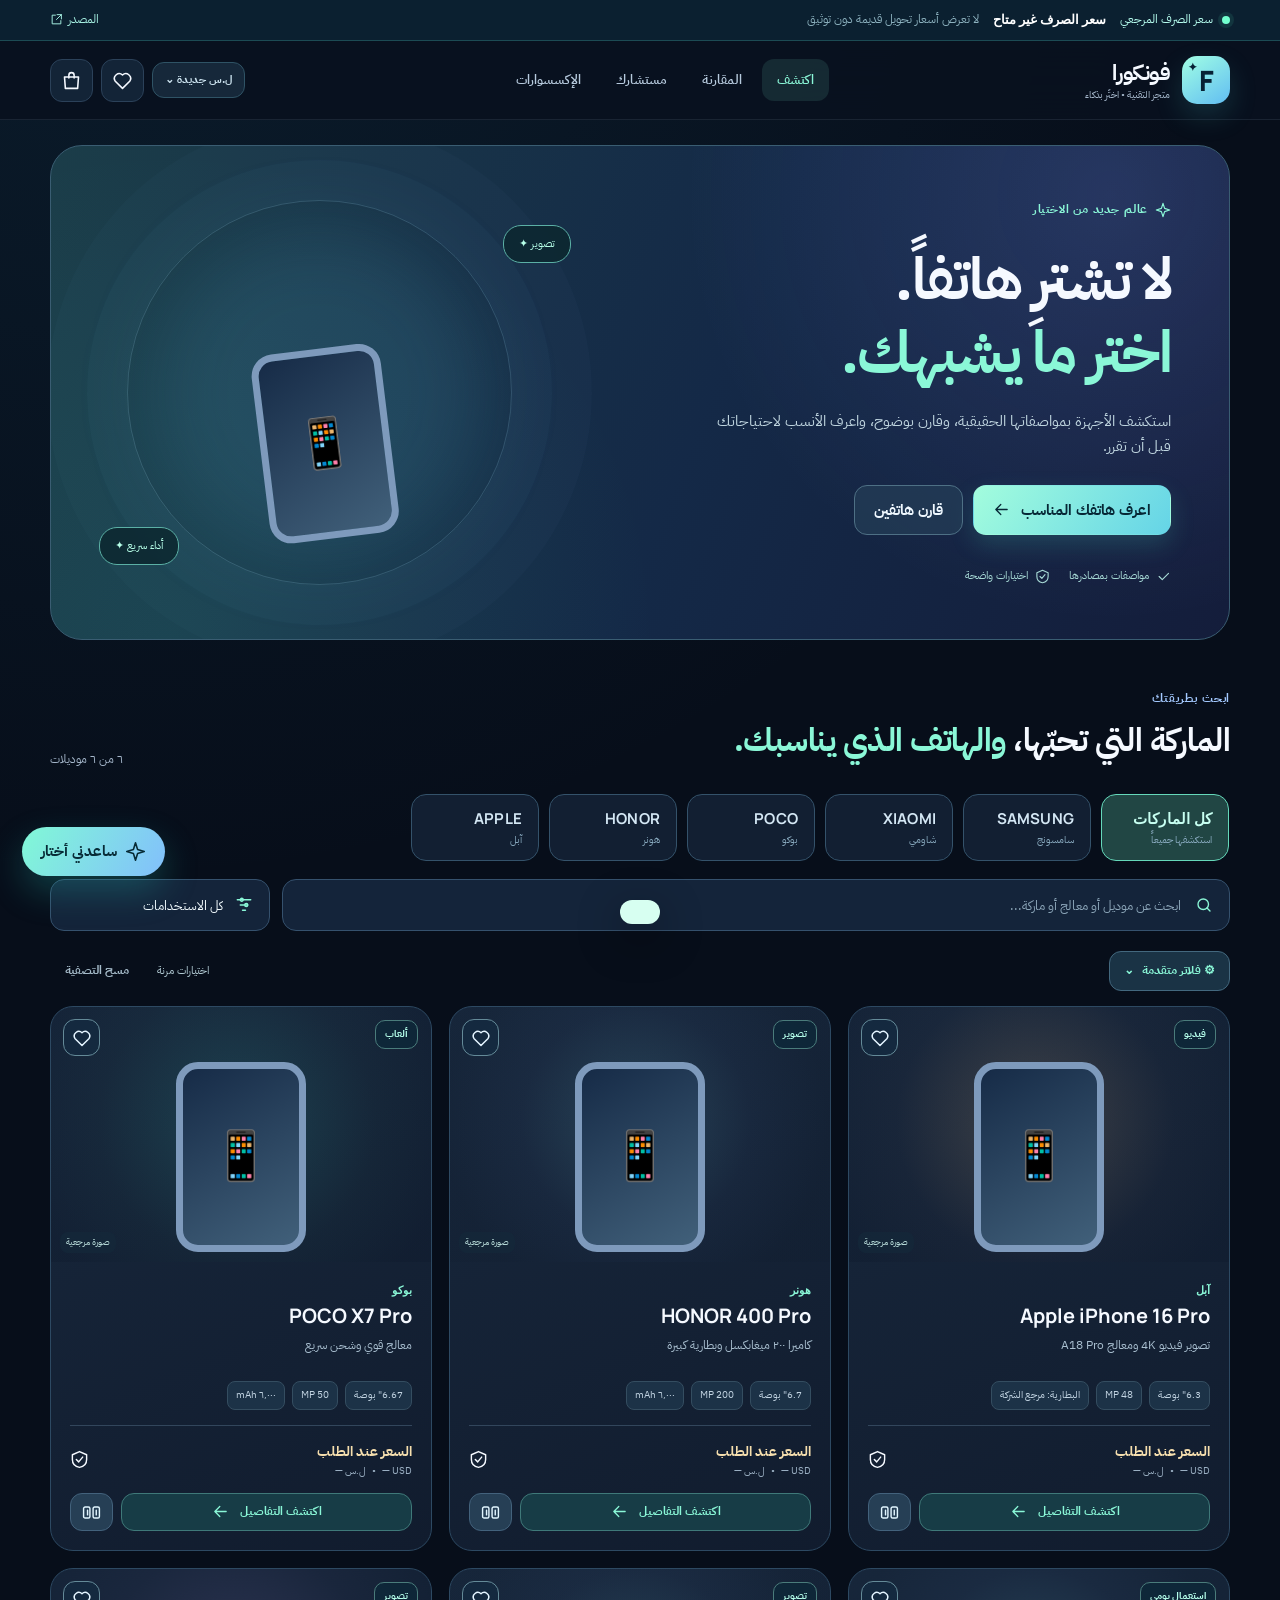
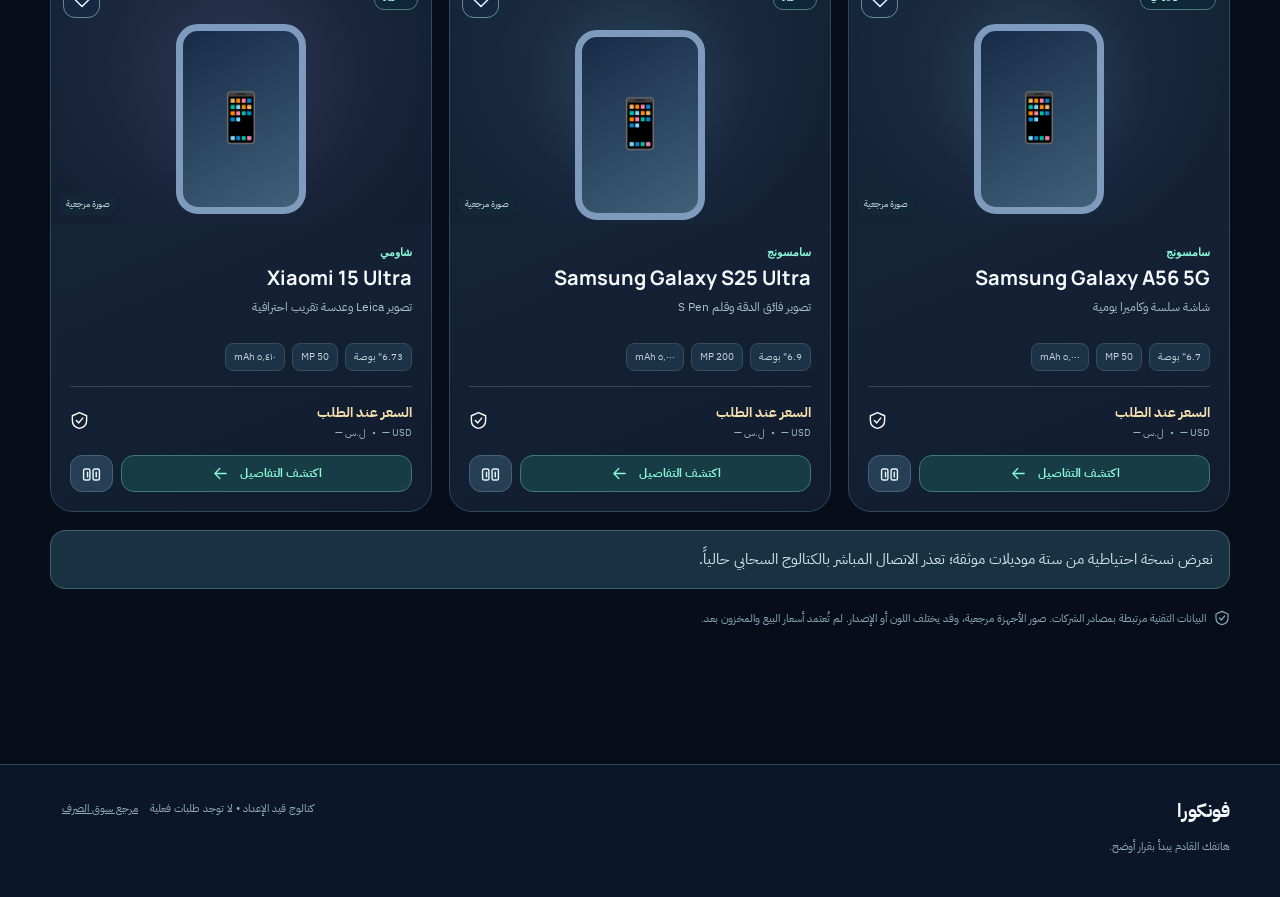
==== commit c30ce8f9: "brand: replace Montana identity with Fonkora in index.html" ====
--- a/index.html
+++ b/index.html
@@ -4,11 +4,11 @@
 <meta charset="utf-8">
 <meta name="viewport" content="width=device-width, initial-scale=1, viewport-fit=cover">
 <meta name="theme-color" content="#0b1020">
-<meta name="description" content="مونتانا — اكتشف الهواتف الحقيقية وقارنها بوضوح. كتالوج بمواصفات موثقة وسعر صرف مرجعي سوري.">
+<meta name="description" content="فونكورا — اكتشف الهواتف الحقيقية وقارنها بوضوح. كتالوج بمواصفات موثقة وسعر صرف مرجعي سوري.">
 <link rel="icon" type="image/svg+xml" href="./assets/icon.svg">
 <link rel="manifest" href="./manifest.webmanifest">
 <link rel="stylesheet" href="./styles.css">
-<title>مونتانا | اكتشف هاتفك القادم</title>
+<title>فونكورا | اكتشف هاتفك القادم</title>
 </head>
 <body>
 <svg class="svg-sprite" xmlns="http://www.w3.org/2000/svg" aria-hidden="true" width="0" height="0"><defs>
@@ -38,7 +38,7 @@
     <a href="https://lirascope.syria-cloud.sy/ar" target="_blank" rel="noreferrer noopener" class="fx-link">المصدر <svg class="icon"><use href="#i-external"></use></svg></a>
   </div></div>
   <header class="site-header"><div class="wrap header-inner">
-    <button class="brand-btn" type="button" data-nav="home" aria-label="الذهاب إلى الرئيسية"><span class="brand-logo">M<span>✦</span></span><span class="brand-type"><b>مونتانا</b><small>عالم الهواتف • اختَر بذكاء</small></span></button>
+    <button class="brand-btn" type="button" data-nav="home" aria-label="الذهاب إلى الرئيسية"><span class="brand-logo">F<span>✦</span></span><span class="brand-type"><b>فونكورا</b><small>متجر التقنية • اختَر بذكاء</small></span></button>
     <nav class="desktop-nav" aria-label="القائمة الرئيسية">
       <button data-nav="home" class="nav-link active">اكتشف</button>
       <button data-nav="compare" class="nav-link">المقارنة</button>
@@ -93,7 +93,7 @@
     <section id="favorites" class="page"><div class="page-head"><span class="eyebrow">اختياراتك الخاصة</span><h1>قائمة <span>المفضلة.</span></h1><p>احتفظ بهواتفك المفضلة على هذا الجهاز لتعود إليها بسهولة.</p></div><div id="favoritesGrid" class="product-grid"></div></section>
     <section id="cart" class="page"><div class="page-head"><span class="eyebrow">جهّز اختيارك</span><h1>سلة <span>الشراء.</span></h1><p>ستُفعّل السلة عند اعتماد أسعار المتجر والمخزون ونظام الطلبات الآمن.</p></div><div id="cartState" class="empty-state">الشراء غير متاح في هذه المرحلة. يمكنك مقارنة الهواتف وحفظ المفضلة.</div></section>
   </main>
-  <footer class="footer"><div class="wrap footer-inner"><div><strong>مونتانا</strong><p>هاتفك القادم يبدأ بقرار أوضح.</p></div><div><span>كتالوج قيد الإعداد • لا توجد طلبات فعلية</span><a href="https://lirascope.syria-cloud.sy/ar" target="_blank" rel="noopener noreferrer">مرجع سوق الصرف</a></div></div></footer>
+  <footer class="footer"><div class="wrap footer-inner"><div><strong>فونكورا</strong><p>هاتفك القادم يبدأ بقرار أوضح.</p></div><div><span>كتالوج قيد الإعداد • لا توجد طلبات فعلية</span><a href="https://lirascope.syria-cloud.sy/ar" target="_blank" rel="noopener noreferrer">مرجع سوق الصرف</a></div></div></footer>
 </div>
 <button class="assistant-fab" id="advisorFab" type="button"><svg class="icon"><use href="#i-spark"></use></svg><span>ساعدني أختار</span></button>
 <nav class="mobile-nav" aria-label="قائمة الهاتف"><button data-nav="home" class="active"><svg class="icon"><use href="#i-phone"></use></svg><span>اكتشف</span></button><button data-nav="compare"><svg class="icon"><use href="#i-compare"></use></svg><span>قارن</span></button><button data-nav="advisor"><svg class="icon"><use href="#i-spark"></use></svg><span>مستشارك</span></button><button data-nav="favorites"><svg class="icon"><use href="#i-heart"></use></svg><span>المفضلة</span></button></nav>
--- a/styles.css
+++ b/styles.css
@@ -6,3 +6,107 @@
 @media(max-width:420px){.header-tools{gap:4px}.brand-type small{font-size:8px}.hero{min-height:430px}.hero-art{opacity:.62;left:-14%}.hero-text p{max-width:210px}.hero-text h1{font-size:32px}.hero-actions .btn{font-size:10px;padding:10px}.hero-stats{font-size:9px}.product-image{height:164px}.product-description{min-height:49px}.micro-specs span:nth-child(3){display:none}.product-price{display:block}.product-price small{margin-top:3px}.card-tag{font-size:9px}.product-body h3{font-size:13px}}
 @media(prefers-reduced-motion:reduce){*,*:before,*:after{animation-duration:.001ms!important;transition-duration:.001ms!important;scroll-behavior:auto!important}}
 .decision-grid{display:grid;grid-template-columns:1fr 1fr;gap:13px;margin-top:18px}.decision-card{padding:22px;border:1px solid #476a70;background:linear-gradient(145deg,#214048,#152d42);border-radius:17px}.decision-card h3{font-family:Manrope,Tahoma,sans-serif;font-size:16px}.decision-card p{color:#c2e8e5;font-size:12px}.decision-card .eyebrow{color:#8ff8d8}@media(max-width:560px){.decision-grid{grid-template-columns:1fr}}
+
+/* Stage 2: readable decision tools and compact, mobile-first advanced controls. */
+.filter-ops{display:flex;align-items:center;gap:13px;margin:-2px 0 15px;flex-wrap:wrap}
+.filter-trigger,.filter-reset,.compare-share{border:1px solid #43687e;background:#1a3345;color:#d7f6f7;border-radius:12px;padding:9px 14px;font-size:12px;font-weight:700}
+.filter-trigger{display:flex;align-items:center;gap:8px;color:var(--mint)}
+.filter-trigger[aria-expanded=true]{border-color:#79f7d6;background:#21494c}
+.filter-reset{color:#a6bcca;background:transparent;border-color:transparent}
+.filter-count{font-size:11px;color:#b2cbd4;margin-inline-start:auto}
+.advanced-panel{display:grid;grid-template-columns:repeat(3,minmax(0,1fr));gap:13px;background:linear-gradient(120deg,#192f41,#111f32);border:1px solid #386073;border-radius:20px;padding:20px;margin-bottom:18px}
+.advanced-panel label{font-size:12px;font-weight:600;color:#b8cfdb;display:grid;gap:7px}
+.advanced-panel select,.compare-tools select,.accessories-picker select,.budget-edit select,.budget-edit input{background:#0e2032;border:1px solid #3f6377;color:#e7f6fc;border-radius:11px;min-width:0;width:100%;padding:11px;font-size:12px}
+.advanced-panel select:focus-visible,.compare-tools select:focus-visible{outline:2px solid var(--mint)}
+.check-filter{display:flex!important;align-items:center;gap:9px!important;cursor:pointer;line-height:1.6}
+.check-filter input{width:17px;height:17px;accent-color:#89f7d7}
+.filter-note{grid-column:1/-1;font-size:11px;color:#91afbe;margin:2px 0}
+.compare-tools{display:flex;align-items:center;gap:12px;flex-wrap:wrap;margin:-10px 0 18px;padding:13px 15px;border:1px solid #315267;background:#13263a;border-radius:16px}
+.compare-tools>label:first-child{font-size:12px;display:flex;align-items:center;gap:12px;flex:1;min-width:180px}
+.compare-tools select{width:auto;flex:1}
+.compare-share{background:#214449;color:#9af9e2}
+.stage2-insight{margin-top:22px;border:1px solid #487e80;background:linear-gradient(145deg,#1d4549,#112d3e);border-radius:19px;padding:21px}
+.stage2-insight h3{font-size:21px;color:#fff;margin:8px 0 14px}
+.stage2-insight>p{font-size:13px;color:#cae7e4;line-height:1.9;margin:12px 0 0}
+.insight-metric{border:1px solid #447377;background:#0d2d37;border-radius:14px;padding:16px;display:grid;gap:5px}
+.insight-metric>span{font-size:11px;color:#a5d5d2}
+.insight-metric strong{font-family:Manrope,Tahoma,sans-serif;color:#f4fffc;font-size:15px;overflow-wrap:anywhere}
+.insight-metric strong small{font-family:"IBM Plex Sans Arabic",Tahoma,sans-serif;font-size:11px;color:var(--mint);margin:0 5px}
+.insight-metric>small{font-size:10px;color:#8fc2c2}
+.budget-advanced{border-top:1px solid #365165;margin-top:24px;padding-top:16px}
+.budget-advanced>label{font-weight:700;font-size:12px}
+.budget-edit{display:grid;grid-template-columns:1fr 160px;gap:8px;margin-top:10px}
+.budget-advanced>small{display:block;color:#9ab5c8;font-size:10px;margin-top:7px}
+.need-button{position:relative}
+.need-rank{display:inline-grid;place-items:center;border-radius:20px;width:22px;height:22px;background:#a4ffdc;color:#0e3331;font-weight:900;font-size:11px;margin-inline-start:9px}
+.stage2-advisor-title{border-bottom:1px solid #365b69;margin-bottom:16px;padding-bottom:13px}
+.stage2-advisor-title h3{font-size:20px;margin:7px 0}
+.stage2-advisor-title p{font-size:12px;color:#a3c2d1;margin:0}
+.stage2-recommend{display:flex;gap:13px;align-items:flex-start;padding:17px;background:#172e42;border:1px solid #3b5c6c;border-radius:16px;margin-bottom:12px}
+.recommend-rank{flex:none;width:33px;height:33px;border-radius:11px;display:grid;place-items:center;background:#2a5553;color:#a9ffdf;font-family:Manrope;font-weight:900}
+.recommend-body{min-width:0;flex:1}
+.recommend-body h4{margin:1px 0 8px;font-family:Manrope,"IBM Plex Sans Arabic";font-size:15px}
+.recommend-body p{margin:6px 0;font-size:11px}
+.recommend-explain{color:#cff1e8}.recommend-limit{color:#a6c2d1}.recommend-price{color:#ebdda8}
+.recommend-actions{display:flex;gap:8px;flex-wrap:wrap;margin-top:12px}
+.recommend-actions button,.alt-item button,.detail-share-row button{padding:8px 12px;border:1px solid #538b83;background:#1b4349;color:#bbffe9;border-radius:10px;font-size:11px}
+.recommend-actions button:last-child,.alt-item button:last-child{color:#e8f7fb;border-color:#476981;background:#24425a}
+.detail-stage2{margin-top:22px;border-top:1px solid #36596e;padding-top:15px}
+.detail-tabbar{display:flex;gap:7px;overflow:auto;padding-bottom:10px}
+.detail-tabbar button{flex:1;white-space:nowrap;background:#1c324a;border:1px solid #436079;color:#d8eaf5;padding:11px 9px;border-radius:11px;font-size:11px;font-weight:700}
+.detail-tabbar button.active{background:#235b54;color:#b9ffe7;border-color:#74d6bc}
+.detail-stage2-panel{border:1px solid #32566d;border-radius:15px;background:#132a3e;padding:17px}
+.detail-stage2-panel h3{margin:0 0 12px;font-size:17px}
+.detail-stage2-panel p{font-size:12px;color:#b4cddd;line-height:1.8}
+.reason-tags{display:flex;gap:7px;flex-wrap:wrap}
+.reason-tags>span{display:flex;align-items:center;gap:5px;border:1px solid #518582;background:#1b4648;padding:7px 10px;font-size:11px;color:#b6ffe4;border-radius:20px}
+.reason-tags .icon{width:14px;height:14px}
+.alternatives-list{display:grid;gap:9px}
+.alt-item{display:flex;justify-content:space-between;align-items:center;flex-wrap:wrap;gap:10px;padding:12px;background:#1d334a;border:1px solid #3b596e;border-radius:13px}
+.alt-item b{font-size:12px}
+.alt-item small{font-size:10px;color:#adc9d6}
+.alt-item div{display:flex;gap:7px}
+.detail-accessory-grid{display:grid;grid-template-columns:repeat(2,1fr);gap:9px}
+.detail-accessory-grid>div{border:1px solid #37596b;border-radius:10px;background:#1e3649;padding:10px}
+.detail-accessory-grid b{display:block;font-size:12px}
+.detail-accessory-grid small{display:block;font-size:10px;color:#a9dcca;margin-top:5px}
+.detail-share-row{margin-top:17px;display:flex;justify-content:center}
+.detail-share-row .icon{width:15px;height:15px}
+.accessories-picker{background:#172d42;border:1px solid #365975;border-radius:19px;padding:18px;margin:0 0 20px;display:grid;gap:8px}
+.accessories-picker label{color:#c5e8e7;font-size:13px;font-weight:700}
+.accessories-picker select{max-width:450px}
+.accessories-picker p{margin:0;font-size:11px;color:#9dc1cd}
+.stage2-acc{min-height:200px}
+.stage2-acc strong{display:block;margin-top:14px;color:#9bf3d3;font-size:12px}
+.stage2-acc small{display:block;margin-top:5px;color:#a4bccc;font-size:10px}
+@media(max-width:760px){
+ .advanced-panel{grid-template-columns:repeat(2,minmax(0,1fr));padding:13px;gap:9px}
+ .advanced-panel label{font-size:11px}
+ .compare-tools>label:first-child{width:100%}
+ .compare-tools{gap:8px}
+ .stage2-insight{padding:14px}
+ .stage2-recommend{padding:12px}
+ .detail-tabbar button{min-width:96px}
+}
+@media(max-width:420px){
+ .advanced-panel{grid-template-columns:1fr}
+ .budget-edit{grid-template-columns:1fr 116px}
+ .detail-accessory-grid{grid-template-columns:1fr 1fr}
+ .filter-count{order:3;margin:0}
+ .alt-item{display:grid}
+}
+
+
+/* Product photo assets are real extracted manufacturer/retailer imagery. No boxed white backgrounds. */
+.product-image{isolation:isolate;background:radial-gradient(circle at 49% 45%,rgba(119,205,225,.19),rgba(54,80,122,.09) 48%,rgba(9,21,36,.1) 80%)!important}
+.product-image[data-tone="gold"]{background:radial-gradient(circle at 49% 45%,rgba(230,185,132,.2),rgba(46,40,52,.09) 58%,rgba(8,18,36,.2) 90%)!important}
+.product-image[data-tone="violet"]{background:radial-gradient(circle at 49% 45%,rgba(171,136,220,.17),rgba(49,38,76,.1) 58%,rgba(8,18,36,.2) 90%)!important}
+.product-image[data-tone="cyan"]{background:radial-gradient(circle at 49% 45%,rgba(69,231,213,.15),rgba(24,74,69,.07) 58%,rgba(8,18,36,.2) 90%)!important}
+.product-image img{background:transparent!important;border-radius:0!important;object-fit:contain;width:92%;height:92%;filter:drop-shadow(0 12px 17px rgba(0,0,0,.33));will-change:transform}
+.product-card:hover .product-image img{transform:translateY(-5px) scale(1.045)}
+.hero-phone{background:transparent!important;box-shadow:none!important;border-radius:0!important;overflow:visible!important}
+.hero-phone img{background:transparent!important;object-fit:contain!important}
+.comp-name img,.detail-image img,.recommend-item img,.detail-hero img{background:transparent!important;border-radius:0!important;object-fit:contain!important;filter:drop-shadow(0 9px 12px rgba(0,0,0,.3))}
+.comp-name img{max-width:88%;max-height:165px}
+.detail-image{background:radial-gradient(circle at 50% 45%,rgba(112,175,202,.21),transparent 72%)!important}
+.img-credit{background:rgba(20,41,58,.62);color:#b5d8d6;font-size:9px}
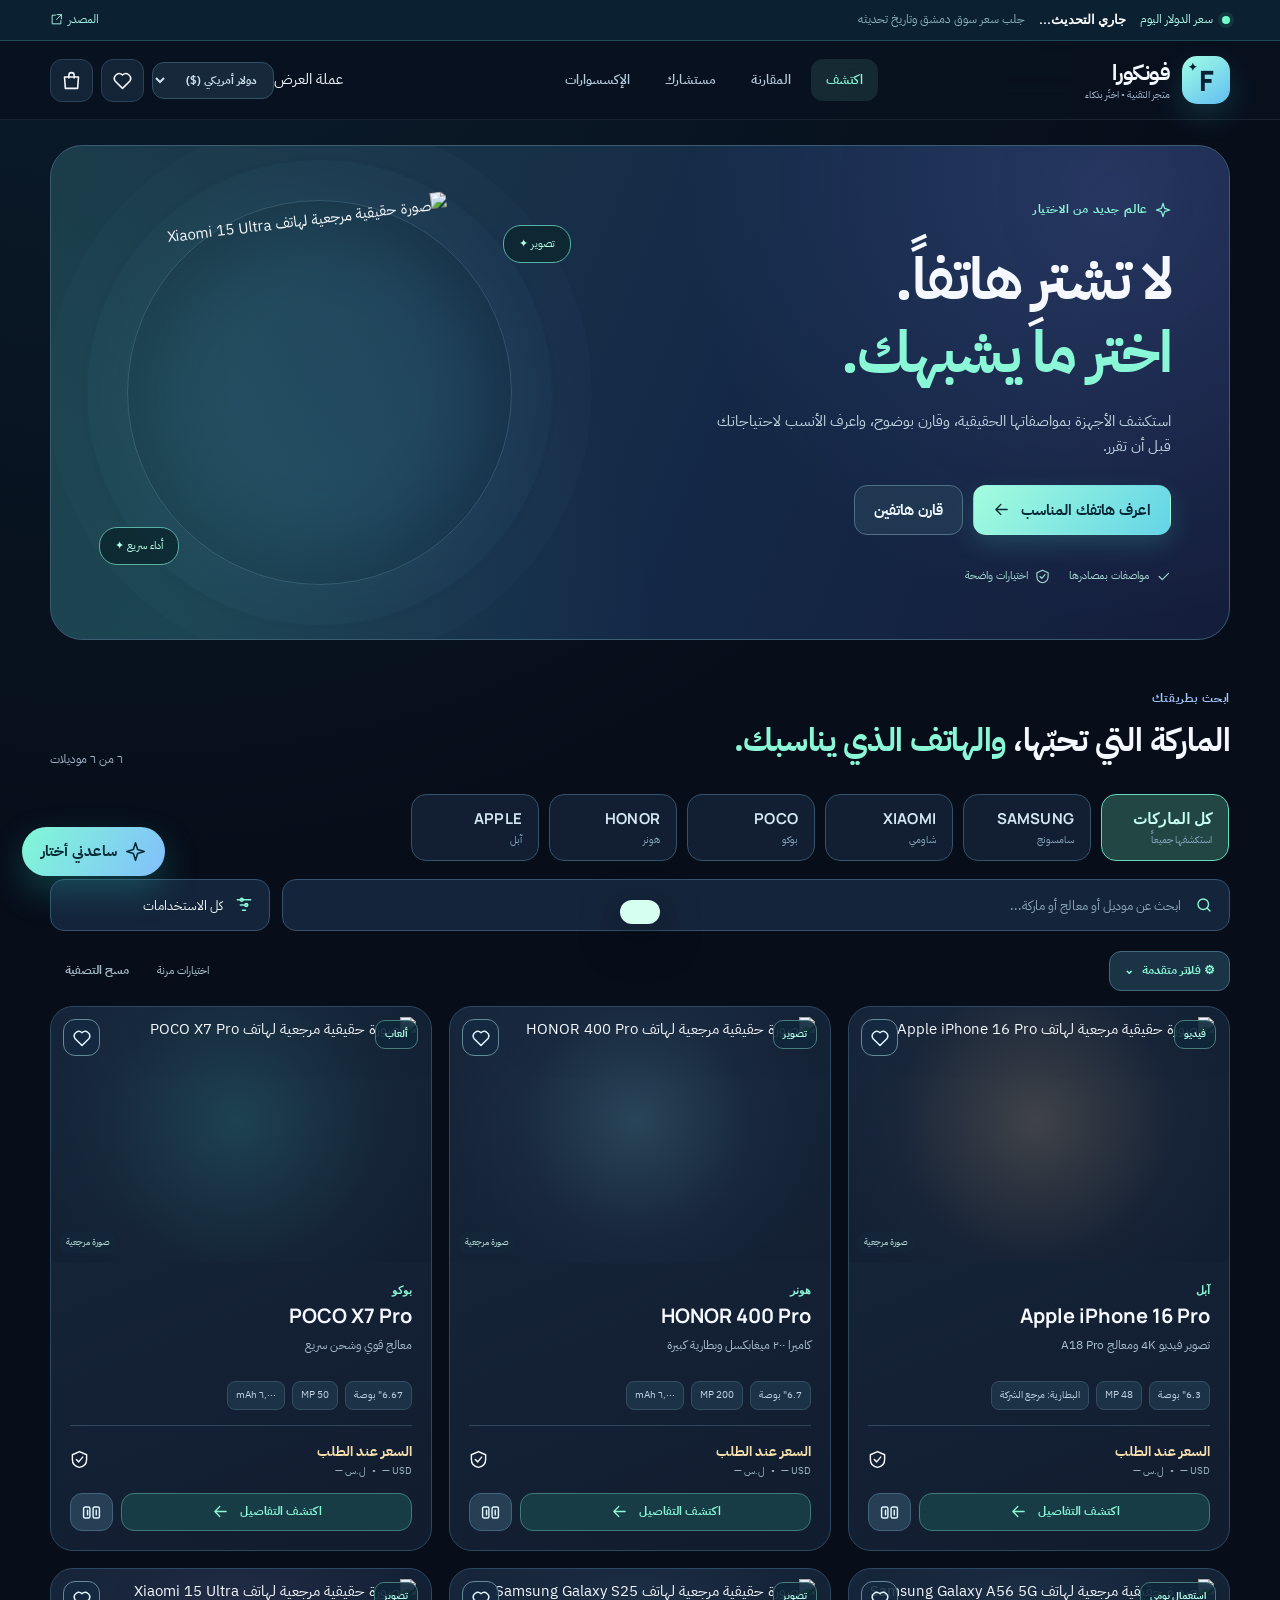
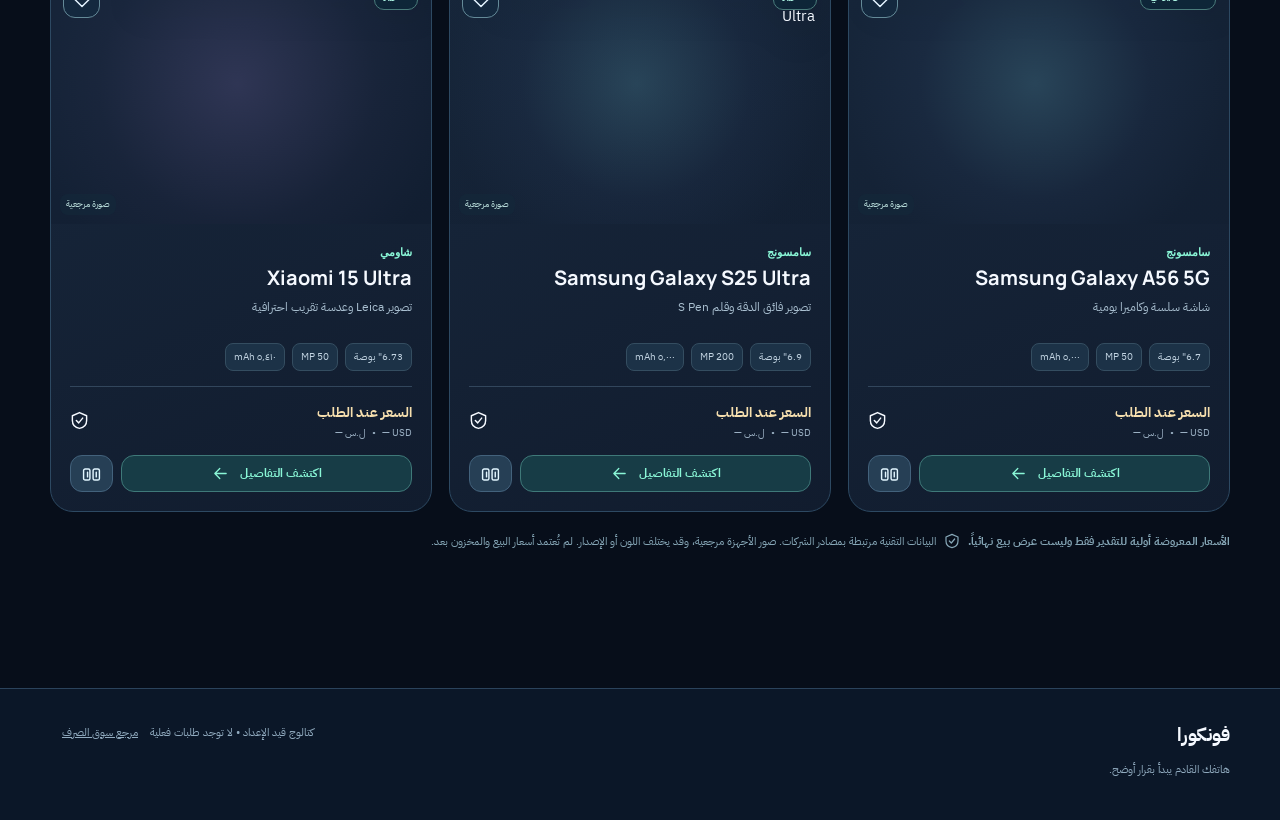
==== commit b7a951a0: "feat(brand,currency): unify FONKORA identity and expose USD/new SYP/old SYP selector with daily FX t" ====
--- a/index.html
+++ b/index.html
@@ -4,11 +4,11 @@
 <meta charset="utf-8">
 <meta name="viewport" content="width=device-width, initial-scale=1, viewport-fit=cover">
 <meta name="theme-color" content="#0b1020">
-<meta name="description" content="فونكورا — اكتشف الهواتف الحقيقية وقارنها بوضوح. كتالوج بمواصفات موثقة وسعر صرف مرجعي سوري.">
+<meta name="description" content="فونكورا FONKORA — اكتشف الهواتف وقارن مواصفاتها، مع أسعار أولية بالدولار والليرة السورية وسعر صرف محدث."/>
 <link rel="icon" type="image/svg+xml" href="./assets/icon.svg">
 <link rel="manifest" href="./manifest.webmanifest">
 <link rel="stylesheet" href="./styles.css">
-<title>فونكورا | اكتشف هاتفك القادم</title>
+<title>فونكورا | FONKORA — متجر الهواتف والتقنية</title>
 </head>
 <body>
 <svg class="svg-sprite" xmlns="http://www.w3.org/2000/svg" aria-hidden="true" width="0" height="0"><defs>
@@ -32,9 +32,9 @@
 </defs></svg>
 <div class="site">
   <div class="fx-strip"><div class="wrap fx-inner">
-    <span class="fx-live"><span class="live-dot"></span> سعر الصرف المرجعي</span>
+    <span class="fx-live"><span class="live-dot"></span> سعر الدولار اليوم</span>
     <strong id="rateValue">جاري التحديث...</strong>
-    <span id="rateAge" class="fx-age">سوق دمشق • الليرة الجديدة</span>
+    <span id="rateAge" class="fx-age">جلب سعر سوق دمشق وتاريخ تحديثه</span>
     <a href="https://lirascope.syria-cloud.sy/ar" target="_blank" rel="noreferrer noopener" class="fx-link">المصدر <svg class="icon"><use href="#i-external"></use></svg></a>
   </div></div>
   <header class="site-header"><div class="wrap header-inner">
@@ -46,7 +46,7 @@
       <button data-nav="accessories" class="nav-link">الإكسسوارات</button>
     </nav>
     <div class="header-tools">
-      <button id="currencyToggle" class="currency-toggle" type="button" aria-label="تبديل وحدة عرض الليرة">ل.س جديدة <span>⌄</span></button>
+      <label class="currency-control" for="currencySelect"><span>عملة العرض</span><select id="currencySelect" class="currency-toggle" aria-label="اختر عملة عرض الأسعار"><option value="usd">دولار أمريكي ($)</option><option value="new">ليرة سورية جديدة</option><option value="old">ليرة سورية قديمة</option></select></label>
       <button data-nav="favorites" class="icon-btn" type="button" aria-label="المفضلة"><svg class="icon"><use href="#i-heart"></use></svg></button>
       <button data-nav="cart" class="icon-btn" type="button" aria-label="السلة"><svg class="icon"><use href="#i-bag"></use></svg><i id="cartNumber">0</i></button>
     </div>
@@ -61,7 +61,7 @@
           <div class="hero-actions"><button type="button" class="btn btn-primary" data-nav="advisor">اعرف هاتفك المناسب <svg class="icon"><use href="#i-arrow"></use></svg></button><button type="button" class="btn btn-ghost" data-nav="compare">قارن هاتفين</button></div>
           <div class="hero-stats"><span><svg class="icon"><use href="#i-check"></use></svg> مواصفات بمصادرها</span><span><svg class="icon"><use href="#i-shield"></use></svg> اختيارات واضحة</span></div>
         </div>
-        <div class="hero-art"><span class="art-orbit"></span><div id="heroPhone" class="hero-phone"><span class="art-phone-placeholder">M</span></div><div class="art-float art-one">تصوير ✦</div><div class="art-float art-two">أداء سريع ✦</div></div>
+        <div class="hero-art"><span class="art-orbit"></span><div id="heroPhone" class="hero-phone"><span class="art-phone-placeholder">F</span></div><div class="art-float art-one">تصوير ✦</div><div class="art-float art-two">أداء سريع ✦</div></div>
       </div>
       <div class="catalog-intro"><div><span class="eyebrow secondary">ابحث بطريقتك</span><h2>الماركة التي تحبّها، <em>والهاتف الذي يناسبك.</em></h2></div><span class="catalog-count" id="productCount">جاري تحميل الهواتف...</span></div>
       <div class="brand-rail" id="brandRail" role="group" aria-label="تصفية حسب الماركة"></div>
@@ -71,7 +71,7 @@
       </div>
       <div class="filter-ops"><button id="advancedToggle" type="button" class="filter-trigger" aria-expanded="false" aria-controls="advancedPanel">⚙ فلاتر متقدمة <span aria-hidden="true">⌄</span></button><span id="filterCount" class="filter-count">اختيارات مرنة</span><button id="resetFilters" type="button" class="filter-reset">مسح التصفية</button></div><div id="advancedPanel" class="advanced-panel hidden"><label>أقل سعة بطارية <select id="filterBattery"><option value="0">جميع السعات</option><option value="5000">٥٬٠٠٠ mAh فأكثر</option><option value="5500">٥٬٥٠٠ mAh فأكثر</option><option value="6000">٦٬٠٠٠ mAh فأكثر</option></select></label><label>أصغر حجم شاشة <select id="filterScreen"><option value="0">كل المقاسات</option><option value="6.5">٦٫٥ بوصة فأكثر</option><option value="6.7">٦٫٧ بوصة فأكثر</option></select></label><label>تحديث الشاشة <select id="filterHz"><option value="0">جميع الترددات</option><option value="120">١٢٠ هرتز فأكثر</option></select></label><label>المعالج <select id="filterChip"><option value="all">جميع المعالجات</option><option value="snapdragon">Snapdragon</option><option value="dimensity">Dimensity</option><option value="exynos">Exynos</option><option value="apple">Apple</option></select></label><label>ترتيب النتائج <select id="filterSort"><option value="name">حسب الاسم</option><option value="battery">البطارية المعلنة (الأكبر)</option><option value="screen">الشاشة (الأكبر)</option><option value="recent">أحدث مراجعة للمواصفات</option></select></label><label class="check-filter"><input id="filterPriced" type="checkbox"> أجهزة لها سعر بيع معتمد فقط</label><p class="filter-note">لا نحكم على جودة الكاميرا بعدد الميغابكسلات، ولا على مدة التشغيل من سعة البطارية وحدها.</p></div><div id="productGrid" class="product-grid" aria-live="polite"><div class="loading">نجمع الهواتف...</div></div>
       <div id="catalogError" class="notice-card hidden" role="status"></div>
-      <p class="data-disclaimer"><svg class="icon"><use href="#i-shield"></use></svg> البيانات التقنية مرتبطة بمصادر الشركات. صور الأجهزة مرجعية، وقد يختلف اللون أو الإصدار. لم تُعتمد أسعار البيع والمخزون بعد.</p>
+      <p class="data-disclaimer"><strong>الأسعار المعروضة أولية للتقدير فقط وليست عرض بيع نهائياً.</strong> <svg class="icon"><use href="#i-shield"></use></svg> البيانات التقنية مرتبطة بمصادر الشركات. صور الأجهزة مرجعية، وقد يختلف اللون أو الإصدار. لم تُعتمد أسعار البيع والمخزون بعد.</p>
     </section>
     <section id="compare" class="page">
       <div class="page-head"><span class="eyebrow">مختبر القرار</span><h1>مقارنة <span>توضح لك الفرق.</span></h1><p>مواصفات موثقة، وفروق عملية مع شرح حدود المقارنة — دون درجات خيالية.</p></div>
@@ -86,12 +86,12 @@
         <input type="range" id="budgetUsd" min="100" max="2500" step="50" value="500"><div class="range-ends"><span>$100</span><span>$2,500</span></div>
         <div class="budget-advanced"><label for="budgetManual">أو أدخل ميزانيتك بدقة</label><div class="budget-edit"><input id="budgetManual" type="number" min="1" step="1" inputmode="decimal" placeholder="اكتب الرقم"><select id="budgetCurrencyChoice" aria-label="عملة الميزانية"><option value="usd">دولار $</option><option value="syp_new">ليرة جديدة</option><option value="syp_old">ليرة قديمة</option></select></div><small id="budgetManualHint">الإدخال اليدوي اختياري، والتحويل مرجعي وليس سعراً مضموناً.</small></div><h3>ما أهم الأمور في هاتفك؟</h3><p class="fineprint">رتّب اختياراتك بالضغط: الاختيار الأول هو الأهم، ثم الثاني والثالث.</p><div id="needChoices" class="need-choices"></div>
         <button id="runAdvisor" type="button" class="btn btn-primary btn-full">اعرض الخيارات الأقرب لي <svg class="icon"><use href="#i-spark"></use></svg></button>
-        <p class="fineprint">تفعيل شرط الميزانية يحتاج أسعار بيع معتمدة. لا نزعم أن هاتفاً يناسب ميزانيتك قبل تحديد سعره.</p>
+        <p class="fineprint">الميزانية تُقارَن بالأسعار الأولية الاسترشادية؛ السعر النهائي والمخزون يحددهما المتجر عند تفعيل البيع.</p>
       </div><div class="advisor-results" id="advisorResults"><div class="advisor-start"><svg class="icon big-icon"><use href="#i-spark"></use></svg><strong>قرارك يبدأ هنا</strong><p>اختر اهتماماتك لتظهر لك الأجهزة المقترحة، مع سبب واضح وراء كل ترشيح.</p></div></div></div>
     </section>
     <section id="accessories" class="page"><div class="page-head"><span class="eyebrow">أكمل تجربتك</span><h1>إكسسوارات <span>تليق بهاتفك.</span></h1><p>الشواحن والسماعات والكابلات والحافظات، مع التحقق من التوافق قبل البيع.</p></div><div class="accessories-picker"><label for="accessoryPhonePick">اختر هاتفاً لمعرفة الفئات التي يمكن استخدامها معه</label><select id="accessoryPhonePick"></select><p id="accessoryTrust">التوافق مرجعي لفئة الإكسسوار، وليس ضماناً لمنتج أو شاحن محدد.</p></div><div class="accessories-grid" id="accessoriesGrid"></div><p class="fineprint">قائمة تصنيفات تمهيدية، وليست مخزوناً متاحاً للبيع الآن.</p></section>
     <section id="favorites" class="page"><div class="page-head"><span class="eyebrow">اختياراتك الخاصة</span><h1>قائمة <span>المفضلة.</span></h1><p>احتفظ بهواتفك المفضلة على هذا الجهاز لتعود إليها بسهولة.</p></div><div id="favoritesGrid" class="product-grid"></div></section>
-    <section id="cart" class="page"><div class="page-head"><span class="eyebrow">جهّز اختيارك</span><h1>سلة <span>الشراء.</span></h1><p>ستُفعّل السلة عند اعتماد أسعار المتجر والمخزون ونظام الطلبات الآمن.</p></div><div id="cartState" class="empty-state">الشراء غير متاح في هذه المرحلة. يمكنك مقارنة الهواتف وحفظ المفضلة.</div></section>
+    <section id="cart" class="page"><div class="page-head"><span class="eyebrow">جهّز اختيارك</span><h1>سلة <span>الشراء.</span></h1><p>الأسعار الحالية استرشادية. ستُفعّل السلة عند اعتماد أسعار البيع والمخزون ونظام الطلبات الآمن.</p></div><div id="cartState" class="empty-state">الشراء غير متاح في هذه المرحلة. يمكنك مقارنة الهواتف وحفظ المفضلة.</div></section>
   </main>
   <footer class="footer"><div class="wrap footer-inner"><div><strong>فونكورا</strong><p>هاتفك القادم يبدأ بقرار أوضح.</p></div><div><span>كتالوج قيد الإعداد • لا توجد طلبات فعلية</span><a href="https://lirascope.syria-cloud.sy/ar" target="_blank" rel="noopener noreferrer">مرجع سوق الصرف</a></div></div></footer>
 </div>
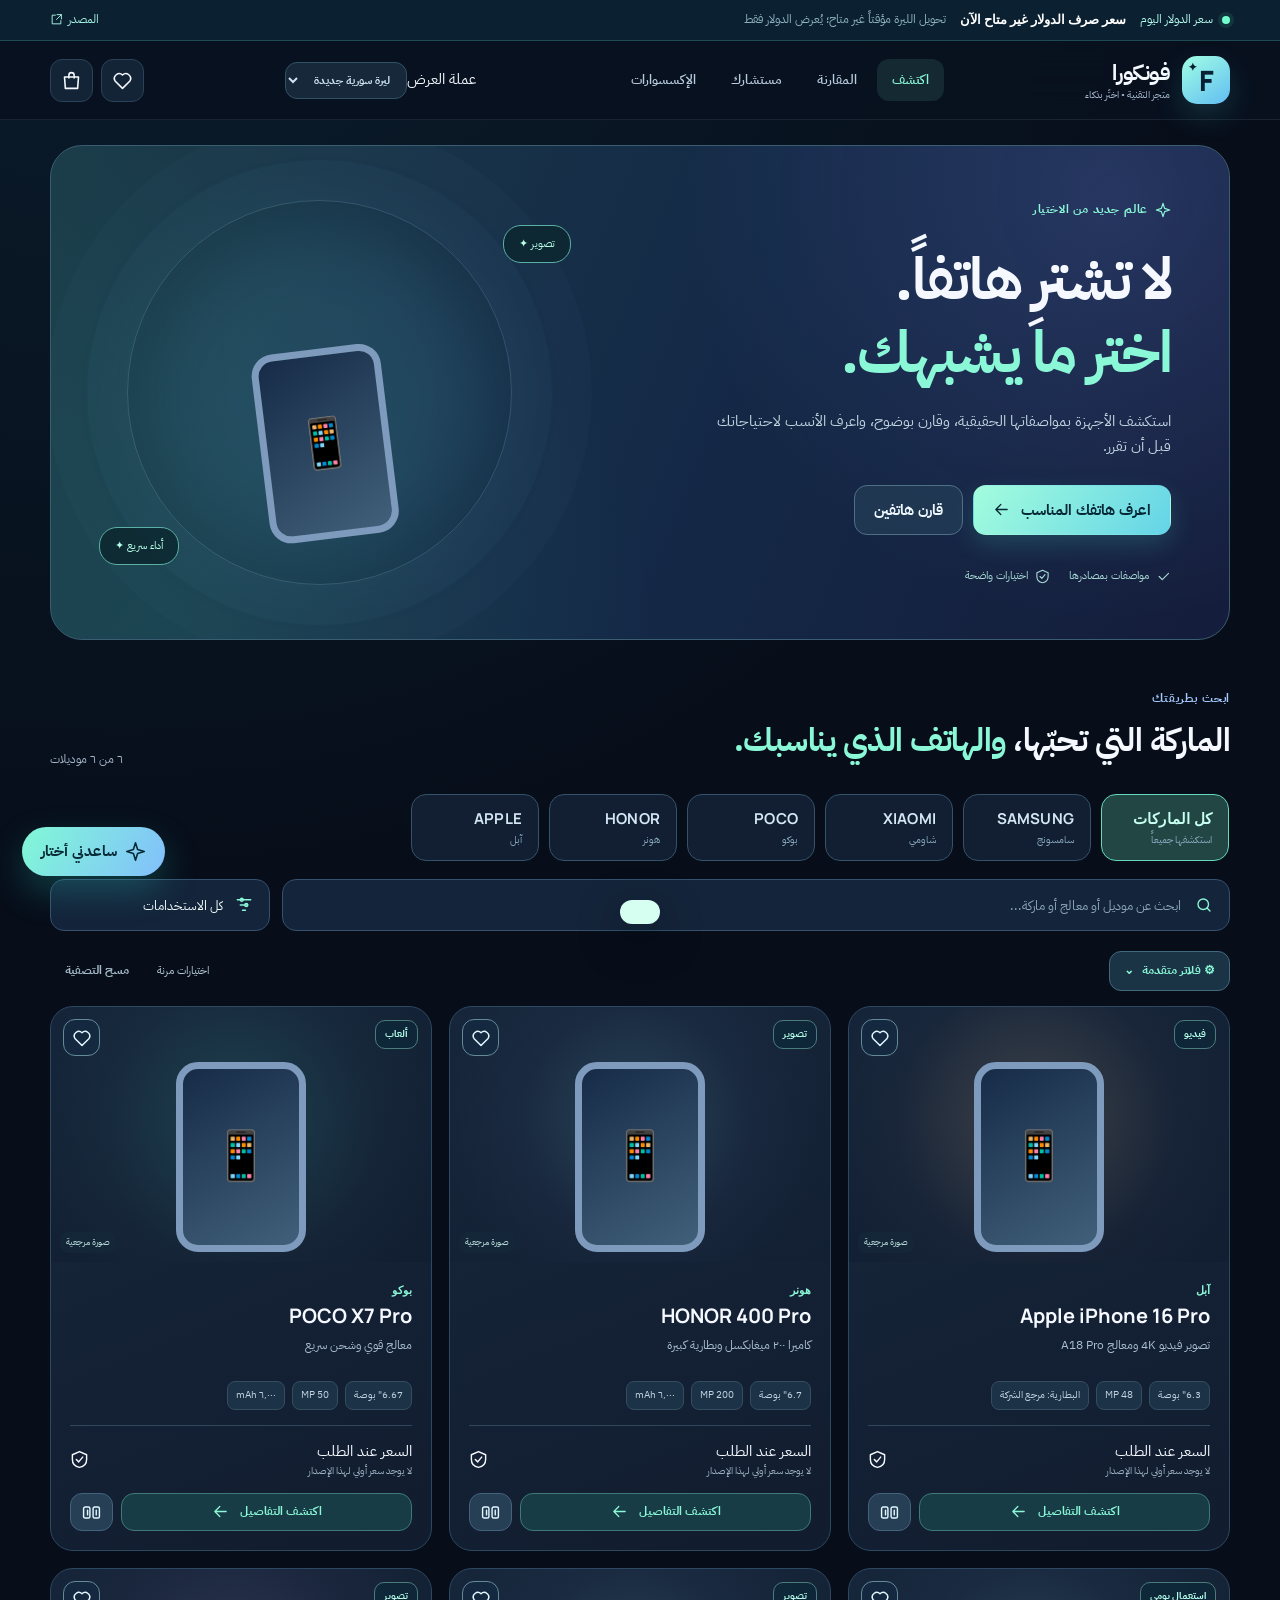
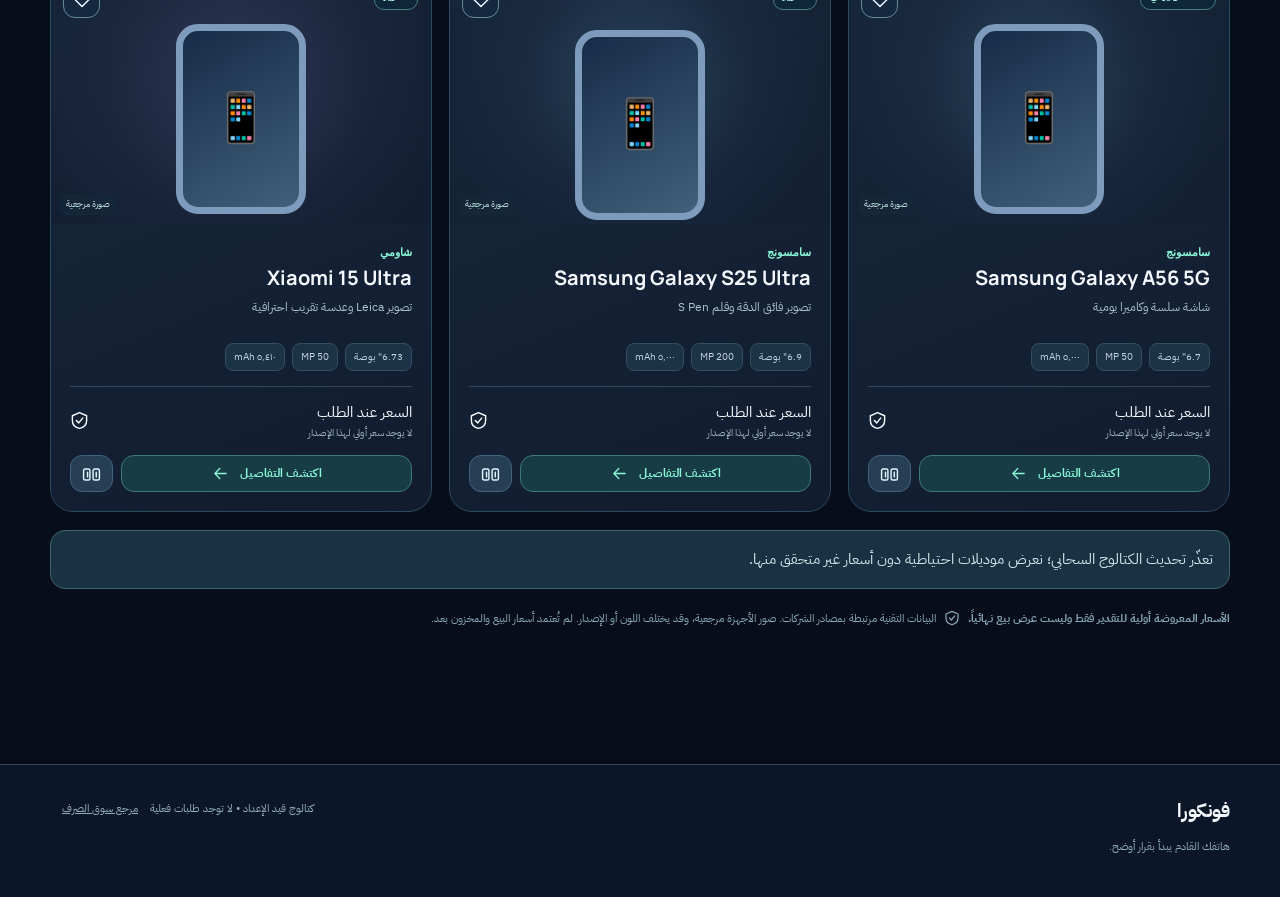
==== commit f4dbf8ce: "style(currency): place currency selector in top header row with responsive mobile layout and source " ====
--- a/index.html
+++ b/index.html
@@ -35,7 +35,7 @@
     <span class="fx-live"><span class="live-dot"></span> سعر الدولار اليوم</span>
     <strong id="rateValue">جاري التحديث...</strong>
     <span id="rateAge" class="fx-age">جلب سعر سوق دمشق وتاريخ تحديثه</span>
-    <a href="https://lirascope.syria-cloud.sy/ar" target="_blank" rel="noreferrer noopener" class="fx-link">المصدر <svg class="icon"><use href="#i-external"></use></svg></a>
+    <a id="fxSourceLink" href="https://lirascope.syria-cloud.sy/ar" target="_blank" rel="noreferrer noopener" class="fx-link">المصدر <svg class="icon"><use href="#i-external"></use></svg></a>
   </div></div>
   <header class="site-header"><div class="wrap header-inner">
     <button class="brand-btn" type="button" data-nav="home" aria-label="الذهاب إلى الرئيسية"><span class="brand-logo">F<span>✦</span></span><span class="brand-type"><b>فونكورا</b><small>متجر التقنية • اختَر بذكاء</small></span></button>
@@ -45,8 +45,8 @@
       <button data-nav="advisor" class="nav-link">مستشارك</button>
       <button data-nav="accessories" class="nav-link">الإكسسوارات</button>
     </nav>
+    <label class="currency-control" for="currencySelect"><span>عملة العرض</span><select id="currencySelect" class="currency-toggle" aria-label="اختر عملة عرض الأسعار"><option value="usd">دولار أمريكي ($)</option><option value="new">ليرة سورية جديدة</option><option value="old">ليرة سورية قديمة</option></select></label>
     <div class="header-tools">
-      <label class="currency-control" for="currencySelect"><span>عملة العرض</span><select id="currencySelect" class="currency-toggle" aria-label="اختر عملة عرض الأسعار"><option value="usd">دولار أمريكي ($)</option><option value="new">ليرة سورية جديدة</option><option value="old">ليرة سورية قديمة</option></select></label>
       <button data-nav="favorites" class="icon-btn" type="button" aria-label="المفضلة"><svg class="icon"><use href="#i-heart"></use></svg></button>
       <button data-nav="cart" class="icon-btn" type="button" aria-label="السلة"><svg class="icon"><use href="#i-bag"></use></svg><i id="cartNumber">0</i></button>
     </div>
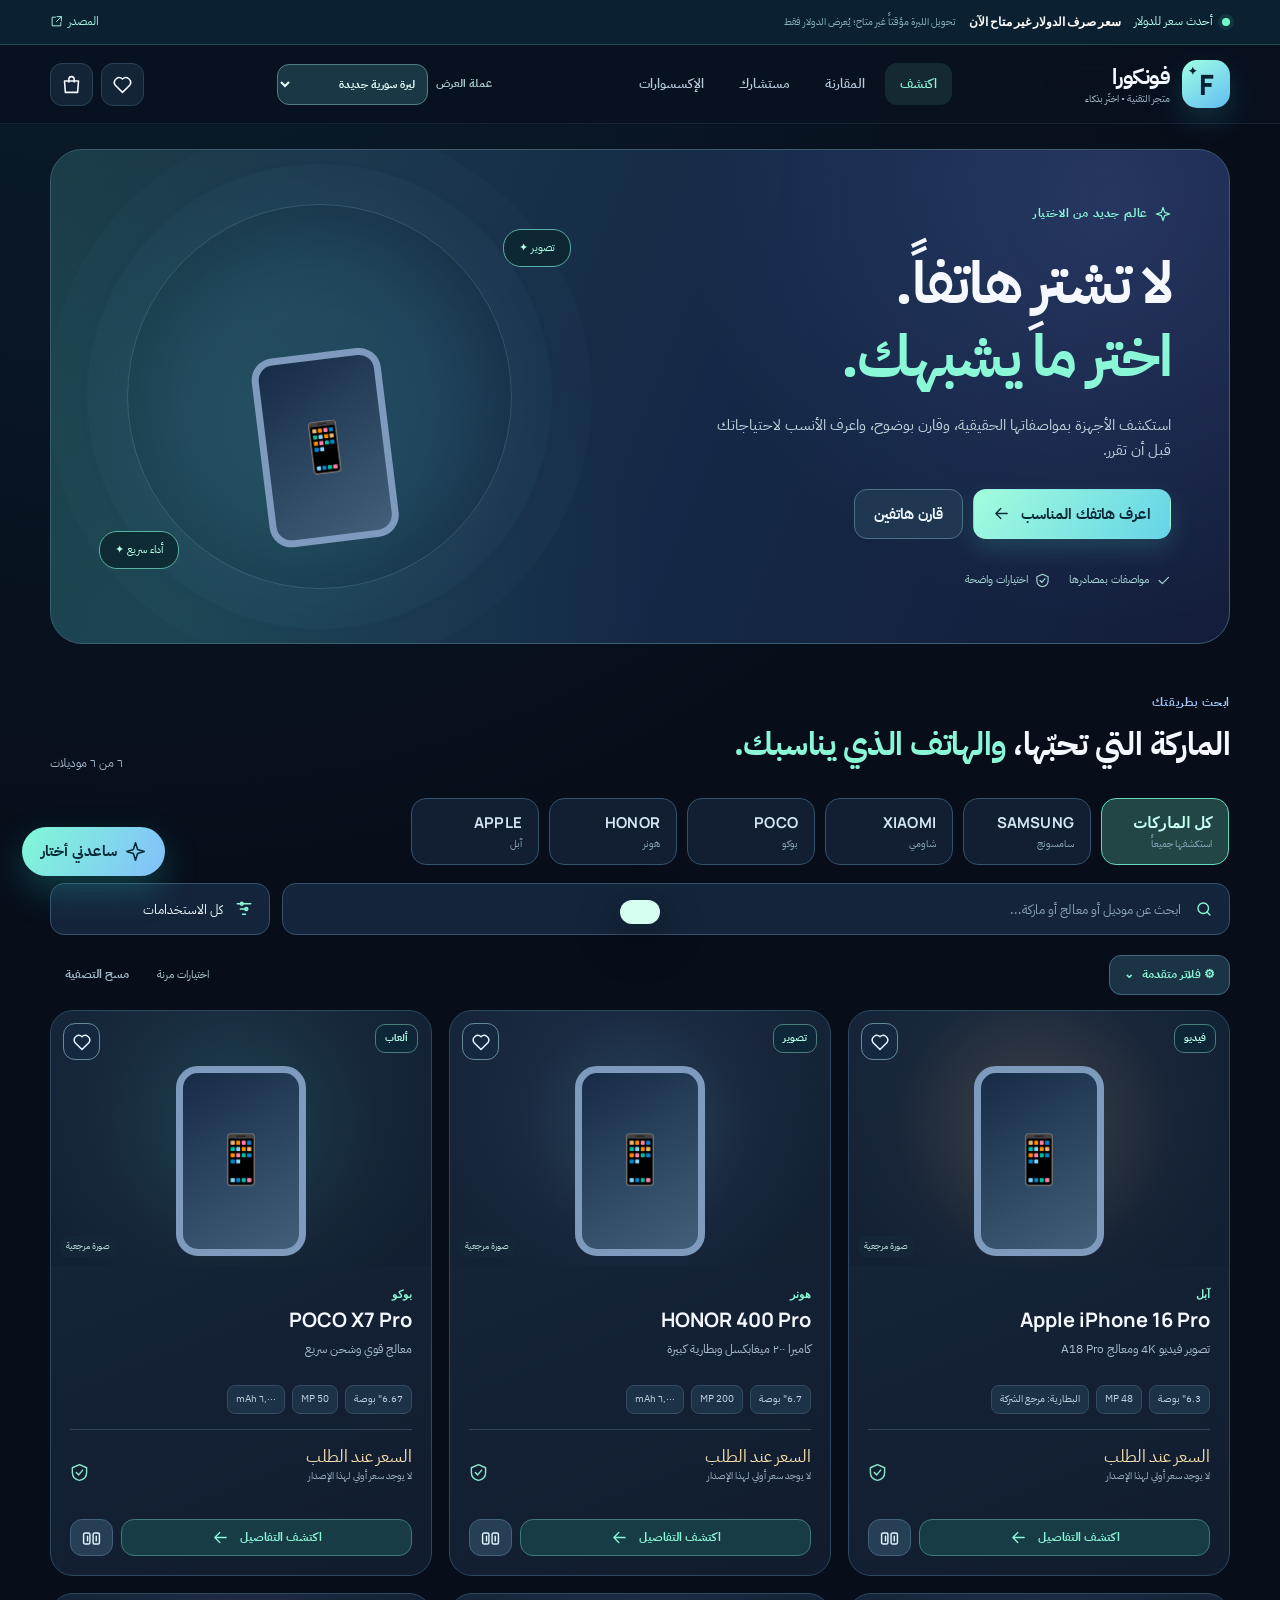
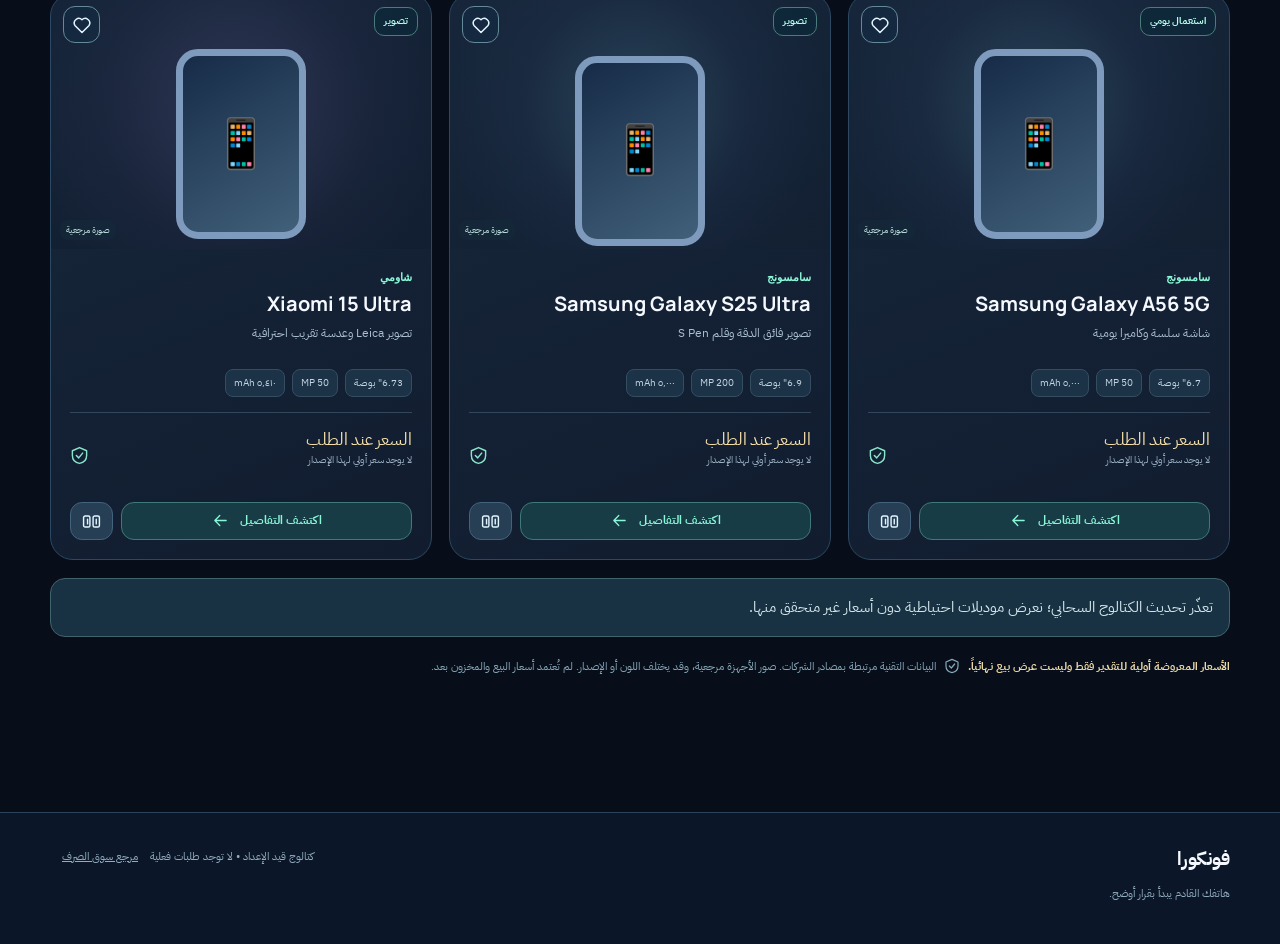
==== commit 72b5392c: "fix(fx): label freshest available market rate rather than falsely claiming a new-day quote" ====
--- a/index.html
+++ b/index.html
@@ -32,7 +32,7 @@
 </defs></svg>
 <div class="site">
   <div class="fx-strip"><div class="wrap fx-inner">
-    <span class="fx-live"><span class="live-dot"></span> سعر الدولار اليوم</span>
+    <span class="fx-live"><span class="live-dot"></span> أحدث سعر للدولار</span>
     <strong id="rateValue">جاري التحديث...</strong>
     <span id="rateAge" class="fx-age">جلب سعر سوق دمشق وتاريخ تحديثه</span>
     <a id="fxSourceLink" href="https://lirascope.syria-cloud.sy/ar" target="_blank" rel="noreferrer noopener" class="fx-link">المصدر <svg class="icon"><use href="#i-external"></use></svg></a>
--- a/styles.css
+++ b/styles.css
@@ -110,3 +110,47 @@
 .comp-name img{max-width:88%;max-height:165px}
 .detail-image{background:radial-gradient(circle at 50% 45%,rgba(112,175,202,.21),transparent 72%)!important}
 .img-credit{background:rgba(20,41,58,.62);color:#b5d8d6;font-size:9px}
+
+/* FONKORA pricing and header: explicit three-currency control and honest estimates. */
+.currency-control{display:flex;align-items:center;gap:8px;color:#bce4e2;font-size:11px;font-weight:700;white-space:nowrap}
+.currency-control>span{color:#a8c9d2}
+.currency-control .currency-toggle{min-width:151px;width:auto;max-width:210px;appearance:auto;outline-offset:2px;cursor:pointer;color:#e7fff9;background:#193745;border:1px solid #527e82;padding:10px 8px}
+.currency-control .currency-toggle:focus-visible{outline:2px solid #a1ffe5}
+.fx-inner{flex-wrap:wrap;min-height:44px;gap:7px 13px;padding-top:5px;padding-bottom:5px}
+#rateValue{white-space:normal;line-height:1.5;font-size:12px;direction:ltr;unicode-bidi:isolate}
+#rateAge{display:inline!important;font-size:10px;line-height:1.4}
+.fx-live{white-space:nowrap}
+.price-label{font-size:10px;font-weight:800;color:#a1efda;display:block;letter-spacing:0}
+.price-main{display:block;font-family:Manrope,"IBM Plex Sans Arabic",sans-serif;color:#f5dfaa;font-size:17px!important;line-height:1.5;direction:ltr;text-align:right;white-space:normal;overflow-wrap:anywhere}
+.price-conversion{font-family:Manrope,"IBM Plex Sans Arabic",sans-serif;display:block;color:#d0e6f2!important;font-size:10px!important;line-height:1.8}
+.price-warning{display:block;font-size:9px!important;color:#ffdb9c!important;margin-top:3px}
+.product-price{align-items:flex-start;min-height:77px}
+.product-price>div{min-width:0;flex:1}
+.product-price>.icon{margin-top:20px;color:#8ae5cb}
+.data-disclaimer strong{color:#efdcab}
+@media(max-width:850px){
+ .currency-control>span{display:none}
+ .currency-control .currency-toggle{min-width:138px}
+}
+@media(max-width:750px){
+ .header-inner{display:grid!important;grid-template-columns:1fr auto;gap:7px!important;padding-top:7px;padding-bottom:8px}
+ .brand-btn{grid-column:1;grid-row:1;min-width:0}
+ .header-tools{grid-column:2;grid-row:1;display:flex;gap:5px}
+ .currency-control{grid-column:1/-1;grid-row:2;width:100%;justify-content:flex-start}
+ .currency-control>span{display:inline}
+ .currency-control .currency-toggle{width:100%;max-width:none;flex:1;min-height:38px}
+ .fx-inner{justify-content:flex-start}
+ .fx-live{font-size:10px}
+ #rateValue{font-size:11px}
+ #rateAge{width:100%;order:4}
+ .fx-link{margin-inline-start:auto}
+ .product-price{min-height:92px}
+ .price-main{font-size:14px!important}
+ .price-warning{font-size:8px!important}
+}
+@media(max-width:420px){
+ .brand-type b{font-size:18px}
+ .brand-type small{font-size:8px}
+ .price-main{font-size:13px!important}
+ .price-conversion{font-size:9px!important}
+}
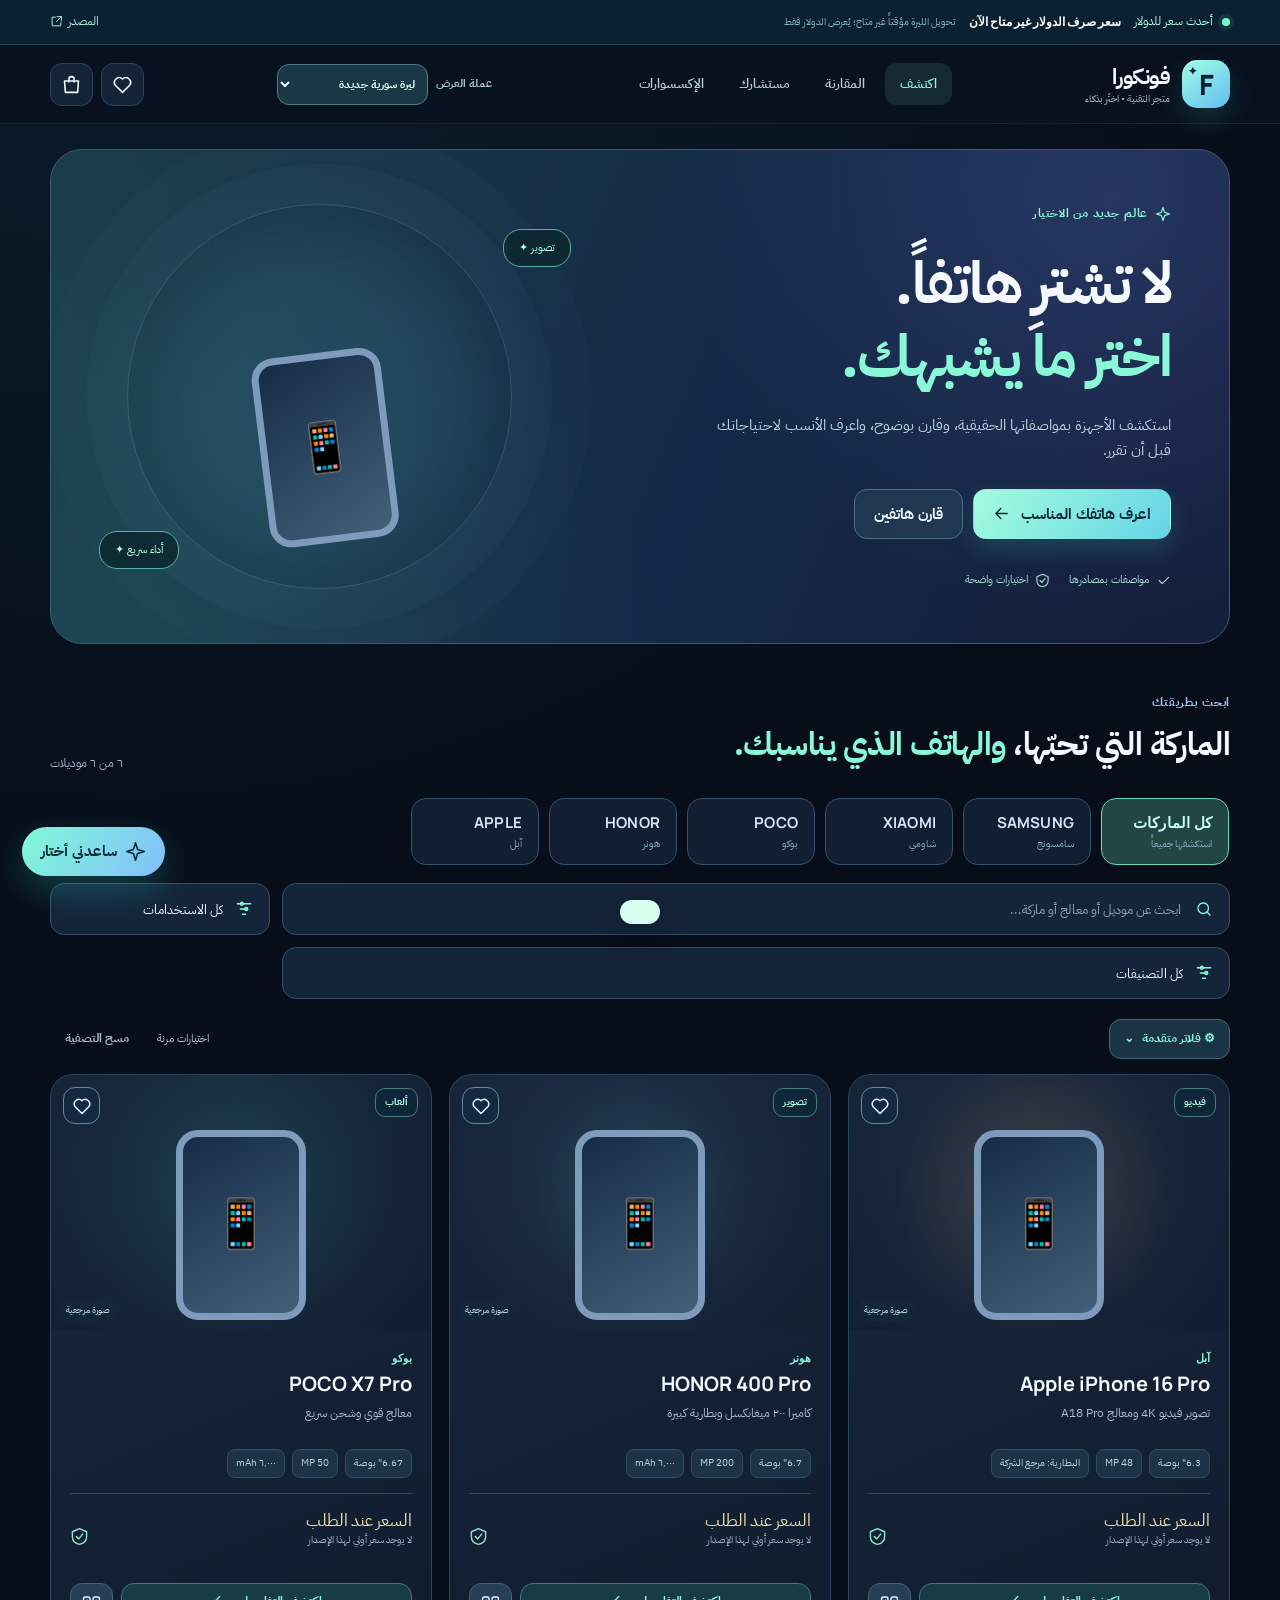
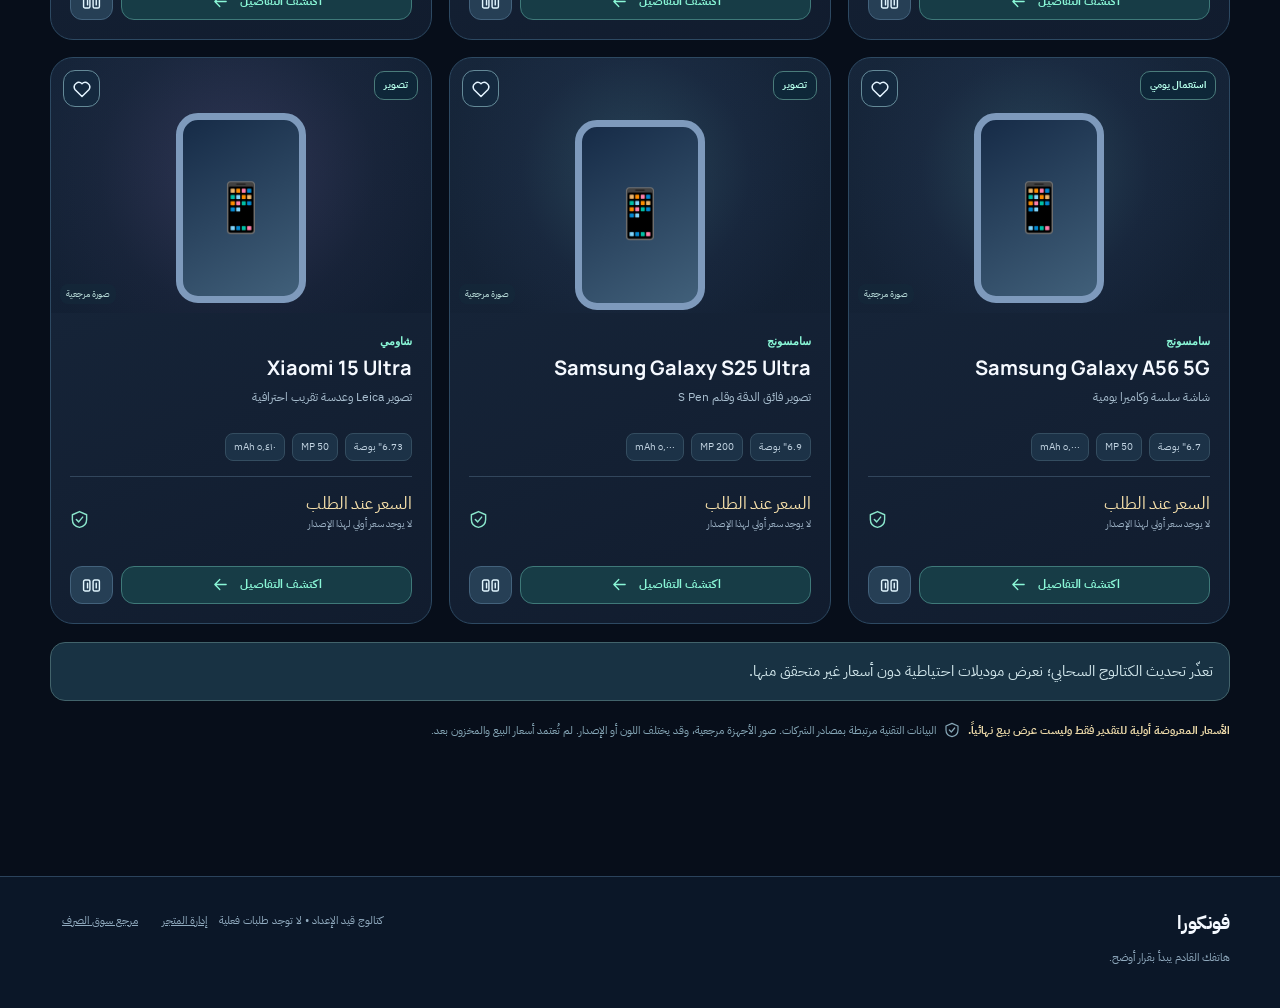
==== commit 5df4f0e9: "feat(catalog): expose manager-defined phone categories as filter and link secure admin login" ====
--- a/index.html
+++ b/index.html
@@ -68,6 +68,7 @@
       <div class="catalog-toolbar">
         <label class="search-field"><svg class="icon"><use href="#i-search"></use></svg><input id="searchInput" type="search" placeholder="ابحث عن موديل أو معالج أو ماركة..." autocomplete="off" aria-label="بحث عن هاتف"></label>
         <label class="filter-select"><svg class="icon"><use href="#i-filter"></use></svg><select id="focusSelect" aria-label="تصفية حسب الاستخدام"><option value="all">كل الاستخدامات</option><option value="ألعاب">للألعاب</option><option value="تصوير">للتصوير</option><option value="بطارية">للبطارية</option><option value="أداء رائد">للأداء العالي</option></select></label>
+        <label class="filter-select"><svg class="icon"><use href="#i-filter"></use></svg><select id="catalogCategorySelect" aria-label="تصفية حسب تصنيف الهاتف"><option value="all">كل التصنيفات</option></select></label>
       </div>
       <div class="filter-ops"><button id="advancedToggle" type="button" class="filter-trigger" aria-expanded="false" aria-controls="advancedPanel">⚙ فلاتر متقدمة <span aria-hidden="true">⌄</span></button><span id="filterCount" class="filter-count">اختيارات مرنة</span><button id="resetFilters" type="button" class="filter-reset">مسح التصفية</button></div><div id="advancedPanel" class="advanced-panel hidden"><label>أقل سعة بطارية <select id="filterBattery"><option value="0">جميع السعات</option><option value="5000">٥٬٠٠٠ mAh فأكثر</option><option value="5500">٥٬٥٠٠ mAh فأكثر</option><option value="6000">٦٬٠٠٠ mAh فأكثر</option></select></label><label>أصغر حجم شاشة <select id="filterScreen"><option value="0">كل المقاسات</option><option value="6.5">٦٫٥ بوصة فأكثر</option><option value="6.7">٦٫٧ بوصة فأكثر</option></select></label><label>تحديث الشاشة <select id="filterHz"><option value="0">جميع الترددات</option><option value="120">١٢٠ هرتز فأكثر</option></select></label><label>المعالج <select id="filterChip"><option value="all">جميع المعالجات</option><option value="snapdragon">Snapdragon</option><option value="dimensity">Dimensity</option><option value="exynos">Exynos</option><option value="apple">Apple</option></select></label><label>ترتيب النتائج <select id="filterSort"><option value="name">حسب الاسم</option><option value="battery">البطارية المعلنة (الأكبر)</option><option value="screen">الشاشة (الأكبر)</option><option value="recent">أحدث مراجعة للمواصفات</option></select></label><label class="check-filter"><input id="filterPriced" type="checkbox"> أجهزة لها سعر بيع معتمد فقط</label><p class="filter-note">لا نحكم على جودة الكاميرا بعدد الميغابكسلات، ولا على مدة التشغيل من سعة البطارية وحدها.</p></div><div id="productGrid" class="product-grid" aria-live="polite"><div class="loading">نجمع الهواتف...</div></div>
       <div id="catalogError" class="notice-card hidden" role="status"></div>
@@ -93,7 +94,7 @@
     <section id="favorites" class="page"><div class="page-head"><span class="eyebrow">اختياراتك الخاصة</span><h1>قائمة <span>المفضلة.</span></h1><p>احتفظ بهواتفك المفضلة على هذا الجهاز لتعود إليها بسهولة.</p></div><div id="favoritesGrid" class="product-grid"></div></section>
     <section id="cart" class="page"><div class="page-head"><span class="eyebrow">جهّز اختيارك</span><h1>سلة <span>الشراء.</span></h1><p>الأسعار الحالية استرشادية. ستُفعّل السلة عند اعتماد أسعار البيع والمخزون ونظام الطلبات الآمن.</p></div><div id="cartState" class="empty-state">الشراء غير متاح في هذه المرحلة. يمكنك مقارنة الهواتف وحفظ المفضلة.</div></section>
   </main>
-  <footer class="footer"><div class="wrap footer-inner"><div><strong>فونكورا</strong><p>هاتفك القادم يبدأ بقرار أوضح.</p></div><div><span>كتالوج قيد الإعداد • لا توجد طلبات فعلية</span><a href="https://lirascope.syria-cloud.sy/ar" target="_blank" rel="noopener noreferrer">مرجع سوق الصرف</a></div></div></footer>
+  <footer class="footer"><div class="wrap footer-inner"><div><strong>فونكورا</strong><p>هاتفك القادم يبدأ بقرار أوضح.</p></div><div><span>كتالوج قيد الإعداد • لا توجد طلبات فعلية</span><a href="./admin.html" rel="nofollow">إدارة المتجر</a><a href="https://lirascope.syria-cloud.sy/ar" target="_blank" rel="noopener noreferrer">مرجع سوق الصرف</a></div></div></footer>
 </div>
 <button class="assistant-fab" id="advisorFab" type="button"><svg class="icon"><use href="#i-spark"></use></svg><span>ساعدني أختار</span></button>
 <nav class="mobile-nav" aria-label="قائمة الهاتف"><button data-nav="home" class="active"><svg class="icon"><use href="#i-phone"></use></svg><span>اكتشف</span></button><button data-nav="compare"><svg class="icon"><use href="#i-compare"></use></svg><span>قارن</span></button><button data-nav="advisor"><svg class="icon"><use href="#i-spark"></use></svg><span>مستشارك</span></button><button data-nav="favorites"><svg class="icon"><use href="#i-heart"></use></svg><span>المفضلة</span></button></nav>
